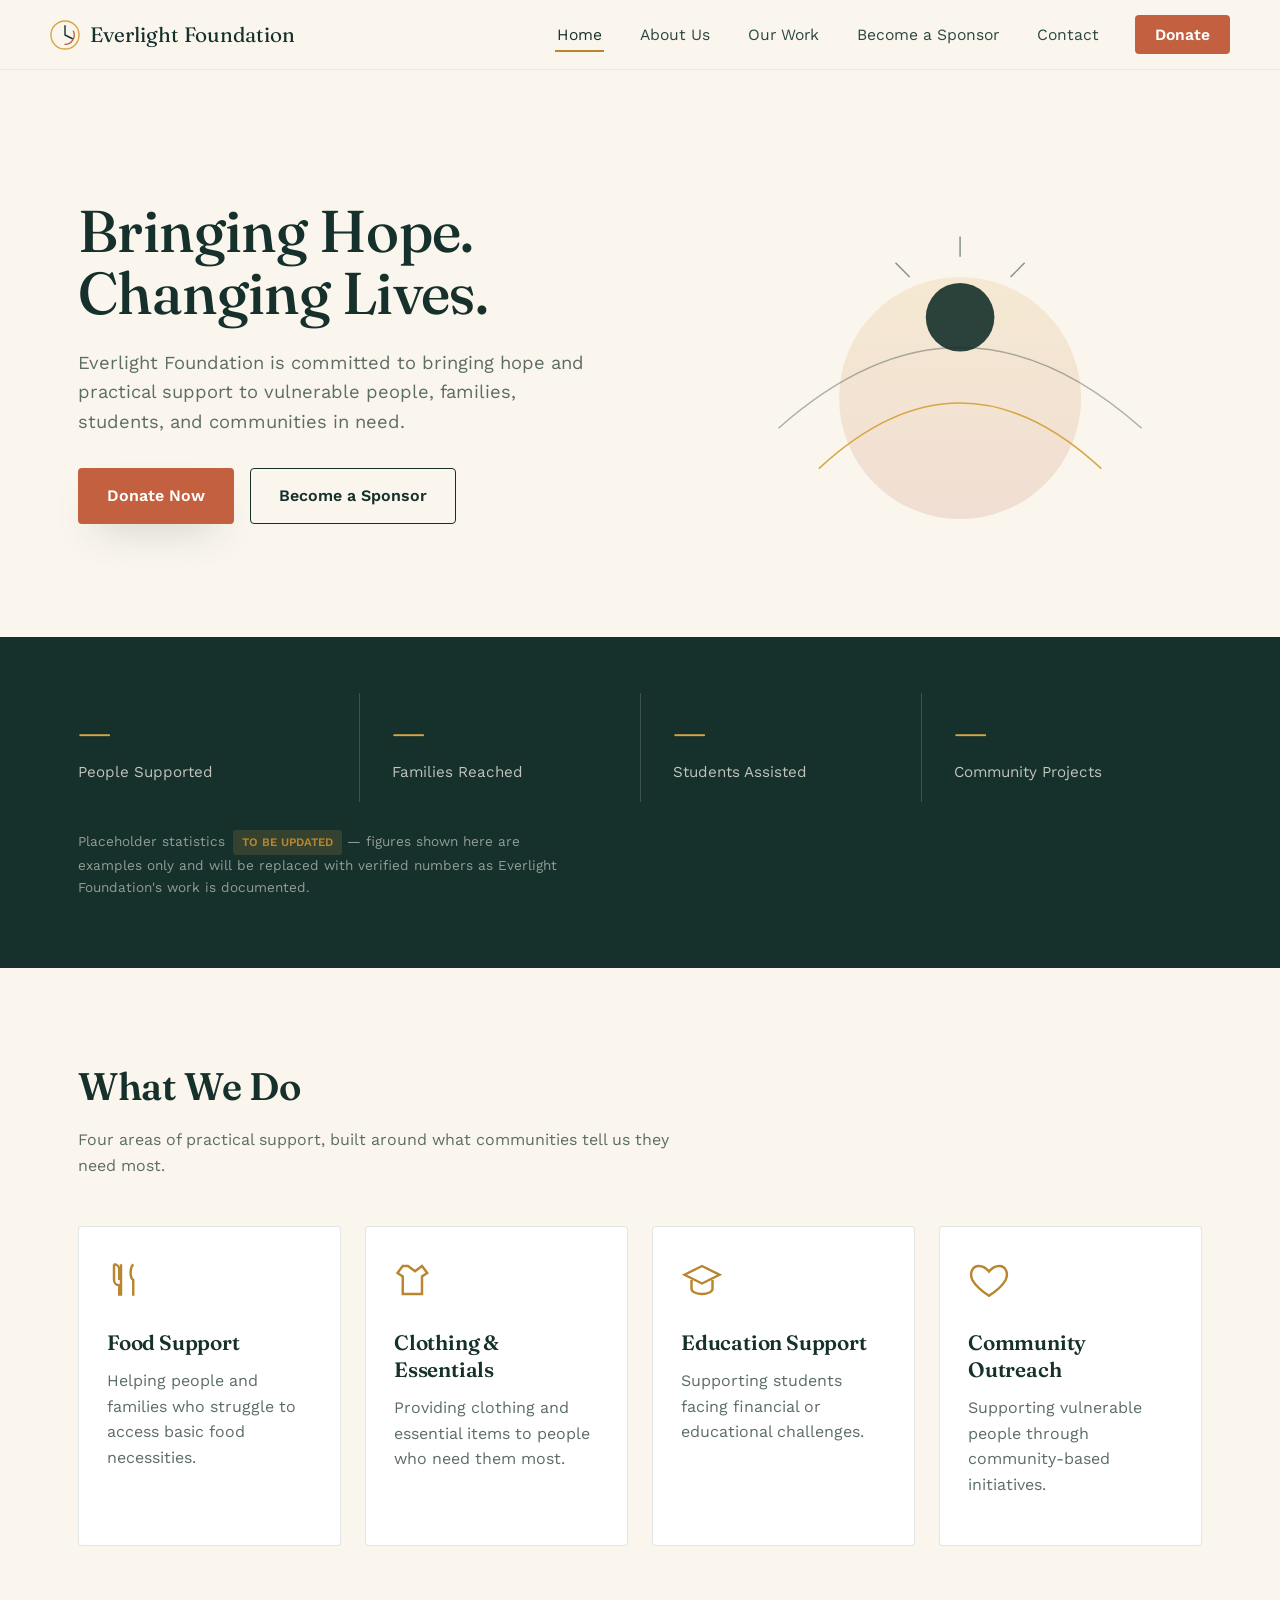
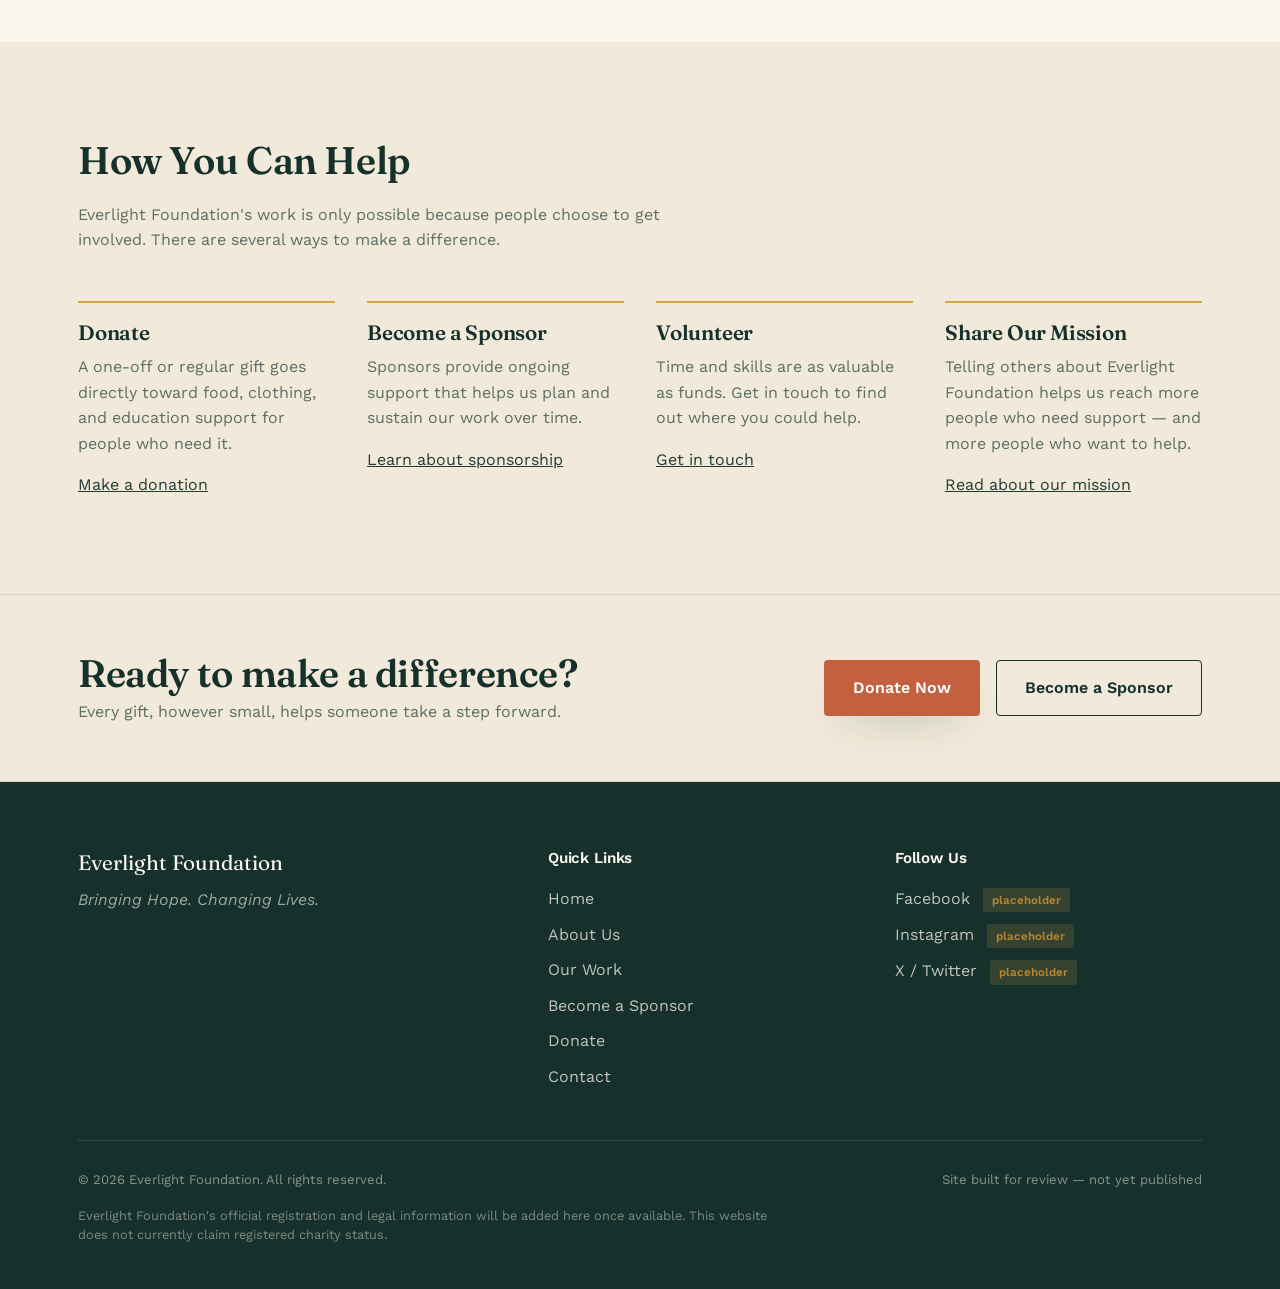
==== index.html @ f3976748 "Update print statement from 'Hello' to 'Goodbye'" ====
<!DOCTYPE html>
<html lang="en">
<head>
<meta charset="UTF-8">
<meta name="viewport" content="width=device-width, initial-scale=1.0">
<title>Everlight Foundation — Bringing Hope. Changing Lives.</title>
<meta name="description" content="Everlight Foundation supports vulnerable people and communities through food support, clothing support, educational assistance, and community outreach.">
<link rel="preconnect" href="https://fonts.googleapis.com">
<link rel="preconnect" href="https://fonts.gstatic.com" crossorigin>
<link href="https://fonts.googleapis.com/css2?family=Fraunces:opsz,wght@9..144,400..600&family=Work+Sans:wght@400;500;600;700&display=swap" rel="stylesheet">
<style>
/* ==========================================================================
   Everlight Foundation — Design System
   Palette: deep teal ink, warm dawn gold, soft paper background
   Type: Fraunces (display serif) + Work Sans (body/UI sans)
   ========================================================================== */

:root {
  --ink: #16302B;
  --ink-soft: #2C463F;
  --paper: #FAF6EE;
  --paper-deep: #F1EADA;
  --card: #FFFFFF;
  --gold: #D9A544;
  --gold-deep: #B9862F;
  --rose: #C2603F;
  --text-main: #223A34;
  --text-muted: #5C6D65;
  --line: rgba(22, 48, 43, 0.12);
  --line-soft: rgba(22, 48, 43, 0.07);
  --shadow: 0 18px 40px -20px rgba(22, 48, 43, 0.35);

  --font-display: "Fraunces", "Iowan Old Style", Georgia, serif;
  --font-body: "Work Sans", "Segoe UI", sans-serif;

  --max-width: 1180px;
  --radius: 4px;
}

* { box-sizing: border-box; }

html { scroll-behavior: smooth; }

@media (prefers-reduced-motion: reduce) {
  html { scroll-behavior: auto; }
  *, *::before, *::after {
    animation-duration: 0.001ms !important;
    animation-iteration-count: 1 !important;
    transition-duration: 0.001ms !important;
  }
}

body {
  margin: 0;
  font-family: var(--font-body);
  color: var(--text-main);
  background: var(--paper);
  line-height: 1.6;
  -webkit-font-smoothing: antialiased;
}

img { max-width: 100%; display: block; }

a { color: inherit; }

h1, h2, h3, h4 {
  font-family: var(--font-display);
  color: var(--ink);
  margin: 0 0 0.5em;
  font-weight: 600;
  letter-spacing: -0.01em;
}

h1 { font-size: clamp(2.4rem, 4.6vw, 3.9rem); line-height: 1.06; font-weight: 500; }
h2 { font-size: clamp(1.8rem, 3vw, 2.5rem); line-height: 1.15; }
h3 { font-size: 1.3rem; line-height: 1.3; }

p { margin: 0 0 1em; color: var(--text-muted); max-width: 62ch; }

.container {
  max-width: var(--max-width);
  margin: 0 auto;
  padding: 0 28px;
}

section { padding: 96px 0; }

@media (max-width: 720px) {
  section { padding: 64px 0; }
}

/* Visually hidden (skip link target labels etc.) */
.visually-hidden {
  position: absolute;
  width: 1px; height: 1px;
  overflow: hidden;
  clip: rect(0 0 0 0);
  white-space: nowrap;
}

.skip-link {
  position: absolute;
  left: -9999px;
  top: 0;
  background: var(--ink);
  color: var(--paper);
  padding: 12px 20px;
  z-index: 1000;
}
.skip-link:focus {
  left: 12px;
  top: 12px;
}

:focus-visible {
  outline: 2px solid var(--gold-deep);
  outline-offset: 3px;
}

/* ---------------------------------- Header / Nav ---------------------------------- */

.site-header {
  position: sticky;
  top: 0;
  z-index: 100;
  background: rgba(250, 246, 238, 0.92);
  backdrop-filter: blur(8px);
  border-bottom: 1px solid var(--line-soft);
}

.nav {
  display: flex;
  align-items: center;
  justify-content: space-between;
  padding: 18px 0;
}

.brand {
  display: flex;
  align-items: center;
  gap: 10px;
  font-family: var(--font-display);
  font-size: 1.3rem;
  color: var(--ink);
  text-decoration: none;
}

.brand-mark {
  width: 30px;
  height: 30px;
  flex: none;
}

.nav-links {
  display: flex;
  align-items: center;
  gap: 34px;
  list-style: none;
  margin: 0;
  padding: 0;
}

.nav-links a {
  text-decoration: none;
  color: var(--ink-soft);
  font-size: 0.98rem;
  padding: 6px 2px;
  border-bottom: 2px solid transparent;
  transition: border-color 0.2s ease, color 0.2s ease;
}

.nav-links a:hover,
.nav-links a:focus-visible {
  color: var(--ink);
  border-bottom-color: var(--gold);
}

.nav-links a[aria-current="page"] {
  color: var(--ink);
  border-bottom-color: var(--gold-deep);
}

.nav-cta {
  background: var(--rose);
  color: #fff !important;
  padding: 10px 20px !important;
  border-radius: var(--radius);
  border-bottom: none !important;
  font-weight: 600;
}

.nav-cta:hover, .nav-cta:focus-visible {
  background: #A94E31;
  border-bottom: none !important;
}

.nav-toggle {
  display: none;
  background: none;
  border: 1px solid var(--line);
  border-radius: var(--radius);
  padding: 8px 10px;
  cursor: pointer;
}

.nav-toggle span,
.nav-toggle span::before,
.nav-toggle span::after {
  display: block;
  width: 20px;
  height: 2px;
  background: var(--ink);
  position: relative;
  transition: transform 0.2s ease;
}
.nav-toggle span::before { content: ""; position: absolute; top: -6px; width: 20px; }
.nav-toggle span::after { content: ""; position: absolute; top: 6px; width: 20px; }

@media (max-width: 860px) {
  .nav-toggle { display: block; }

  .nav-links {
    position: absolute;
    top: 100%;
    left: 0;
    right: 0;
    background: var(--paper);
    flex-direction: column;
    align-items: stretch;
    gap: 0;
    border-bottom: 1px solid var(--line);
    max-height: 0;
    overflow: hidden;
    transition: max-height 0.25s ease;
  }

  .nav-links.is-open {
    max-height: 480px;
  }

  .nav-links li { border-top: 1px solid var(--line-soft); }
  .nav-links a { display: block; padding: 16px 28px; border-bottom: none !important; }
  .nav-cta { margin: 14px 28px; text-align: center; }
}

/* ---------------------------------- Buttons ---------------------------------- */

.btn {
  display: inline-flex;
  align-items: center;
  justify-content: center;
  gap: 8px;
  padding: 14px 28px;
  border-radius: var(--radius);
  text-decoration: none;
  font-weight: 600;
  font-size: 1rem;
  border: 1px solid transparent;
  cursor: pointer;
  font-family: var(--font-body);
  transition: transform 0.15s ease, background 0.2s ease, box-shadow 0.2s ease;
}

.btn:hover { transform: translateY(-1px); }

.btn-primary {
  background: var(--rose);
  color: #fff;
  box-shadow: var(--shadow);
}
.btn-primary:hover { background: #A94E31; }

.btn-secondary {
  background: transparent;
  color: var(--ink);
  border-color: var(--ink);
}
.btn-secondary:hover { background: var(--ink); color: var(--paper); }

.btn-gold {
  background: var(--gold);
  color: var(--ink);
}
.btn-gold:hover { background: var(--gold-deep); }

.btn-block { width: 100%; }

/* ---------------------------------- Hero ---------------------------------- */

.hero {
  position: relative;
  padding: 96px 0 80px;
  overflow: hidden;
}

.hero-grid {
  display: grid;
  grid-template-columns: 1.1fr 0.9fr;
  gap: 48px;
  align-items: center;
}

@media (max-width: 900px) {
  .hero-grid { grid-template-columns: 1fr; }
}

.hero-eyebrow-free h1 { margin-bottom: 0.4em; }

.hero-lede {
  font-size: 1.15rem;
  max-width: 46ch;
  color: var(--text-muted);
}

.hero-actions {
  display: flex;
  gap: 16px;
  flex-wrap: wrap;
  margin-top: 32px;
}

.dawn-mark {
  width: 100%;
  height: auto;
}

/* ---------------------------------- Impact strip ---------------------------------- */

.impact-strip {
  background: var(--ink);
  color: var(--paper);
  padding: 56px 0;
}

.impact-strip p.section-lede { color: rgba(250,246,238,0.7); }

.impact-row {
  display: flex;
  flex-wrap: wrap;
}

.impact-item {
  flex: 1 1 220px;
  padding: 18px 32px;
  border-left: 1px solid rgba(250, 246, 238, 0.18);
}
.impact-item:first-child { border-left: none; padding-left: 0; }

@media (max-width: 720px) {
  .impact-item { border-left: none; border-top: 1px solid rgba(250, 246, 238, 0.18); padding: 20px 0; }
  .impact-item:first-child { border-top: none; }
}

.impact-number {
  font-family: var(--font-display);
  font-size: 2.6rem;
  color: var(--gold);
  line-height: 1;
  display: block;
  margin-bottom: 6px;
}

.impact-label {
  font-size: 0.95rem;
  color: rgba(250, 246, 238, 0.75);
}

.impact-note {
  margin-top: 28px;
  font-size: 0.85rem;
  color: rgba(250, 246, 238, 0.55);
  max-width: 60ch;
}

/* ---------------------------------- Section headings ---------------------------------- */

.section-head {
  max-width: 640px;
  margin-bottom: 48px;
}

.section-head.center {
  margin-left: auto;
  margin-right: auto;
  text-align: center;
}

/* ---------------------------------- Cards ---------------------------------- */

.card-grid {
  display: grid;
  grid-template-columns: repeat(auto-fit, minmax(240px, 1fr));
  gap: 24px;
}

.card {
  background: var(--card);
  border: 1px solid var(--line);
  border-radius: var(--radius);
  padding: 32px 28px;
}

.card h3 { margin-bottom: 12px; }

.card-icon {
  width: 42px;
  height: 42px;
  margin-bottom: 20px;
  color: var(--gold-deep);
}

/* ---------------------------------- How you can help / steps ---------------------------------- */

.help-list {
  display: grid;
  grid-template-columns: repeat(auto-fit, minmax(220px, 1fr));
  gap: 32px;
  list-style: none;
  margin: 0;
  padding: 0;
}

.help-list li {
  border-top: 2px solid var(--gold);
  padding-top: 16px;
}

.help-list h3 { margin-bottom: 8px; }

/* ---------------------------------- Alternating rows (Our Work) ---------------------------------- */

.work-row {
  display: grid;
  grid-template-columns: 1fr 1fr;
  gap: 56px;
  align-items: center;
  padding: 56px 0;
  border-bottom: 1px solid var(--line-soft);
}

.work-row:last-child { border-bottom: none; }

.work-row.reverse .work-media { order: 2; }
.work-row.reverse .work-copy { order: 1; }

@media (max-width: 820px) {
  .work-row, .work-row.reverse { grid-template-columns: 1fr; }
  .work-row.reverse .work-media,
  .work-row.reverse .work-copy { order: unset; }
}

.image-placeholder {
  background: var(--paper-deep);
  border: 1px dashed var(--line);
  border-radius: var(--radius);
  aspect-ratio: 4 / 3;
  display: flex;
  align-items: center;
  justify-content: center;
  text-align: center;
  color: var(--text-muted);
  font-size: 0.9rem;
  padding: 20px;
}

/* ---------------------------------- Forms ---------------------------------- */

.form-card {
  background: var(--card);
  border: 1px solid var(--line);
  border-radius: var(--radius);
  padding: 40px;
}

@media (max-width: 600px) {
  .form-card { padding: 26px; }
}

.form-grid {
  display: grid;
  grid-template-columns: 1fr 1fr;
  gap: 20px;
}

@media (max-width: 640px) {
  .form-grid { grid-template-columns: 1fr; }
}

.field { margin-bottom: 20px; }
.field.full { grid-column: 1 / -1; }

.field label {
  display: block;
  font-weight: 600;
  font-size: 0.92rem;
  color: var(--ink);
  margin-bottom: 6px;
}

.field .hint {
  font-size: 0.82rem;
  color: var(--text-muted);
  margin-top: 4px;
}

input[type="text"],
input[type="email"],
input[type="tel"],
input[type="number"],
select,
textarea {
  width: 100%;
  padding: 12px 14px;
  border: 1px solid var(--line);
  border-radius: var(--radius);
  font-family: var(--font-body);
  font-size: 1rem;
  background: var(--paper);
  color: var(--text-main);
}

input:focus, select:focus, textarea:focus {
  outline: none;
  border-color: var(--gold-deep);
  box-shadow: 0 0 0 3px rgba(217, 165, 68, 0.25);
}

textarea { resize: vertical; min-height: 110px; }

.checkbox-field {
  display: flex;
  align-items: flex-start;
  gap: 10px;
  margin-bottom: 24px;
}

.checkbox-field input { margin-top: 4px; }
.checkbox-field label { font-weight: 400; color: var(--text-muted); font-size: 0.92rem; }

.form-note {
  background: var(--paper-deep);
  border-left: 3px solid var(--gold);
  padding: 14px 18px;
  font-size: 0.88rem;
  color: var(--text-muted);
  border-radius: 0 var(--radius) var(--radius) 0;
  margin-bottom: 28px;
}

.form-status {
  margin-top: 18px;
  font-size: 0.95rem;
  display: none;
}
.form-status.is-visible { display: block; }
.form-status.success { color: #2C6E49; }
.form-status.error { color: #A94E31; }

.required-mark {
  color: var(--rose);
  font-weight: 700;
}

.optional-mark {
  color: var(--text-muted);
  font-weight: 400;
  font-size: 0.82rem;
}

/* Submit button loading state */
.btn-spinner {
  display: none;
  width: 16px;
  height: 16px;
  border: 2px solid rgba(255, 255, 255, 0.4);
  border-top-color: #fff;
  border-radius: 50%;
  animation: btn-spin 0.7s linear infinite;
}

@keyframes btn-spin {
  to { transform: rotate(360deg); }
}

.btn.is-loading .btn-spinner { display: inline-block; }
.btn.is-loading { cursor: not-allowed; opacity: 0.85; }
.btn[disabled] { cursor: not-allowed; opacity: 0.75; }

@media (prefers-reduced-motion: reduce) {
  .btn-spinner { animation: none; }
}

/* Form submission result banner (success / error) */
.form-result {
  display: none;
  align-items: flex-start;
  gap: 10px;
  margin-top: 20px;
  padding: 16px 18px;
  border-radius: var(--radius);
  font-size: 0.92rem;
  line-height: 1.5;
}

.form-result.is-visible { display: flex; }

.form-result svg {
  flex: none;
  width: 20px;
  height: 20px;
  margin-top: 2px;
}

.form-result.success {
  background: rgba(44, 110, 73, 0.1);
  border: 1px solid rgba(44, 110, 73, 0.3);
  color: #2C6E49;
}

.form-result.error {
  background: rgba(169, 78, 49, 0.1);
  border: 1px solid rgba(169, 78, 49, 0.3);
  color: #A94E31;
}

/* ---------------------------------- Donate page ---------------------------------- */

.amount-grid {
  display: grid;
  grid-template-columns: repeat(5, 1fr);
  gap: 14px;
  margin-bottom: 8px;
}

@media (max-width: 720px) {
  .amount-grid { grid-template-columns: repeat(2, 1fr); }
}

.amount-btn {
  padding: 18px 10px;
  border: 1px solid var(--line);
  border-radius: var(--radius);
  background: var(--card);
  font-family: var(--font-display);
  font-size: 1.2rem;
  color: var(--ink);
  cursor: pointer;
  transition: border-color 0.15s ease, background 0.15s ease;
}

.amount-btn:hover { border-color: var(--gold-deep); }

.amount-btn.is-active {
  background: var(--ink);
  color: var(--paper);
  border-color: var(--ink);
}

.custom-amount {
  margin-top: 16px;
}

.crypto-panel {
  background: var(--ink);
  color: var(--paper);
  border-radius: var(--radius);
  padding: 40px;
  margin-top: 20px;
}

@media (max-width: 600px) {
  .crypto-panel { padding: 26px; }
}

.crypto-panel h3 { color: var(--paper); }
.crypto-panel p { color: rgba(250, 246, 238, 0.75); }

.crypto-grid {
  display: grid;
  grid-template-columns: repeat(auto-fit, minmax(230px, 1fr));
  gap: 20px;
  margin-top: 24px;
}

.crypto-card {
  background: rgba(250, 246, 238, 0.06);
  border: 1px solid rgba(250, 246, 238, 0.18);
  border-radius: var(--radius);
  padding: 22px;
}

.crypto-card h4 {
  font-family: var(--font-body);
  color: var(--gold);
  margin: 0 0 10px;
  font-size: 0.95rem;
  font-weight: 700;
}

.qr-placeholder {
  width: 100%;
  aspect-ratio: 1 / 1;
  border: 1px dashed rgba(250, 246, 238, 0.35);
  border-radius: var(--radius);
  display: flex;
  align-items: center;
  justify-content: center;
  font-size: 0.78rem;
  color: rgba(250, 246, 238, 0.6);
  text-align: center;
  margin-bottom: 14px;
  padding: 10px;
}

.wallet-address {
  font-family: monospace;
  font-size: 0.85rem;
  background: rgba(0,0,0,0.2);
  padding: 8px 10px;
  border-radius: var(--radius);
  word-break: break-all;
  color: rgba(250,246,238,0.85);
}

.crypto-warning {
  margin-top: 24px;
  font-size: 0.85rem;
  color: rgba(250, 246, 238, 0.65);
  border-top: 1px solid rgba(250, 246, 238, 0.18);
  padding-top: 20px;
}

.crypto-panel-head {
  display: flex;
  align-items: flex-start;
  gap: 16px;
}

.crypto-shield {
  flex: none;
  width: 34px;
  height: 34px;
  color: var(--gold);
  margin-top: 2px;
}

.crypto-panel-head h3 { margin-bottom: 6px; }

.crypto-card-head {
  display: flex;
  align-items: center;
  gap: 12px;
  margin-bottom: 16px;
}

.crypto-badge {
  flex: none;
  width: 40px;
  height: 40px;
  border-radius: 50%;
  display: flex;
  align-items: center;
  justify-content: center;
  font-family: var(--font-body);
  font-weight: 700;
  font-size: 0.7rem;
  letter-spacing: 0.02em;
  border: 1.5px solid var(--gold);
  color: var(--gold);
  background: rgba(217, 165, 68, 0.1);
}

.crypto-card-head h4 { margin: 0 0 2px; }

.crypto-network {
  display: block;
  font-size: 0.76rem;
  color: rgba(250, 246, 238, 0.55);
}

.crypto-network.needs-confirm {
  color: var(--gold);
}

.wallet-row {
  display: flex;
  gap: 8px;
  align-items: stretch;
}

.wallet-row .wallet-address { flex: 1; }

.copy-btn {
  flex: none;
  background: rgba(250, 246, 238, 0.1);
  border: 1px solid rgba(250, 246, 238, 0.25);
  color: var(--paper);
  border-radius: var(--radius);
  padding: 0 14px;
  font-size: 0.8rem;
  font-weight: 600;
  cursor: pointer;
  font-family: var(--font-body);
  transition: background 0.15s ease, border-color 0.15s ease;
}

.copy-btn:hover { background: rgba(250, 246, 238, 0.18); border-color: rgba(250, 246, 238, 0.4); }

.copy-btn.is-copied {
  background: var(--gold);
  color: var(--ink);
  border-color: var(--gold);
}

.crypto-trust-list {
  list-style: none;
  margin: 24px 0 0;
  padding: 0;
  display: grid;
  gap: 10px;
}

.crypto-trust-list li {
  display: flex;
  align-items: flex-start;
  gap: 10px;
  font-size: 0.85rem;
  color: rgba(250, 246, 238, 0.75);
}

.crypto-trust-list svg {
  flex: none;
  width: 16px;
  height: 16px;
  margin-top: 3px;
  color: var(--gold);
}

/* ---------------------------------- Callout / CTA band ---------------------------------- */

.callout-band {
  background: var(--paper-deep);
  border-top: 1px solid var(--line);
  border-bottom: 1px solid var(--line);
}

.callout-band .container {
  display: flex;
  align-items: center;
  justify-content: space-between;
  gap: 24px;
  flex-wrap: wrap;
  padding-top: 56px;
  padding-bottom: 56px;
}

.callout-band h2 { margin-bottom: 4px; }
.callout-band p { margin-bottom: 0; }

/* ---------------------------------- Values list (About) ---------------------------------- */

.values-grid {
  display: grid;
  grid-template-columns: repeat(auto-fit, minmax(220px, 1fr));
  gap: 28px;
}

.value-item {
  padding-top: 18px;
  border-top: 2px solid var(--line);
}

/* ---------------------------------- Contact ---------------------------------- */

.contact-grid {
  display: grid;
  grid-template-columns: 1.1fr 0.9fr;
  gap: 48px;
}

@media (max-width: 860px) {
  .contact-grid { grid-template-columns: 1fr; }
}

.contact-info-card {
  background: var(--ink);
  color: var(--paper);
  border-radius: var(--radius);
  padding: 36px;
}

.contact-info-card h3 { color: var(--paper); }
.contact-info-card p { color: rgba(250, 246, 238, 0.75); }

.contact-detail {
  margin-bottom: 22px;
}

.contact-detail .label {
  font-size: 0.82rem;
  text-transform: none;
  color: var(--gold);
  display: block;
  margin-bottom: 4px;
  font-weight: 600;
}

.social-row {
  display: flex;
  gap: 12px;
  margin-top: 8px;
}

.social-row a {
  width: 38px;
  height: 38px;
  display: flex;
  align-items: center;
  justify-content: center;
  border: 1px solid rgba(250, 246, 238, 0.3);
  border-radius: var(--radius);
  text-decoration: none;
  color: var(--paper);
  font-size: 0.85rem;
}

.social-row a:hover { background: rgba(250, 246, 238, 0.12); }

/* ---------------------------------- Placeholder tag ---------------------------------- */

.placeholder-tag {
  display: inline-block;
  font-size: 0.72rem;
  font-weight: 600;
  color: var(--gold-deep);
  background: rgba(217, 165, 68, 0.15);
  padding: 3px 9px;
  border-radius: 3px;
  margin-left: 8px;
  vertical-align: middle;
}

/* ---------------------------------- Footer ---------------------------------- */

.site-footer {
  background: var(--ink);
  color: rgba(250, 246, 238, 0.75);
  padding: 64px 0 32px;
}

.footer-grid {
  display: grid;
  grid-template-columns: 1.4fr 1fr 1fr;
  gap: 40px;
  padding-bottom: 40px;
  border-bottom: 1px solid rgba(250, 246, 238, 0.15);
}

@media (max-width: 720px) {
  .footer-grid { grid-template-columns: 1fr; }
}

.footer-brand {
  font-family: var(--font-display);
  color: var(--paper);
  font-size: 1.3rem;
  margin-bottom: 8px;
}

.footer-tagline { color: rgba(250, 246, 238, 0.6); font-style: italic; }

.footer-col h4 {
  color: var(--paper);
  font-family: var(--font-body);
  font-size: 0.95rem;
  margin-bottom: 16px;
}

.footer-col ul { list-style: none; margin: 0; padding: 0; }
.footer-col li { margin-bottom: 10px; }
.footer-col a { text-decoration: none; color: rgba(250, 246, 238, 0.75); }
.footer-col a:hover { color: var(--gold); }

.footer-bottom {
  display: flex;
  justify-content: space-between;
  flex-wrap: wrap;
  gap: 12px;
  padding-top: 28px;
  font-size: 0.82rem;
  color: rgba(250, 246, 238, 0.5);
}

.footer-legal-note {
  max-width: 720px;
  font-size: 0.8rem;
  color: rgba(250, 246, 238, 0.45);
  margin-top: 16px;
  line-height: 1.5;
}

</style>
</head>
<body>
<a class="skip-link" href="#main">Skip to content</a>

<header class="site-header">
  <div class="container nav">
    <a class="brand" href="#home" data-page="home">
      <svg class="brand-mark" viewBox="0 0 32 32" fill="none" aria-hidden="true">
        <circle cx="16" cy="16" r="15" stroke="#D9A544" stroke-width="1.5"/>
        <path d="M16 6 L16 16 L24 20" stroke="#16302B" stroke-width="1.5" stroke-linecap="round" stroke-linejoin="round"/>
        <path d="M16 26a10 10 0 0 0 9-14" stroke="#C2603F" stroke-width="1.5" stroke-linecap="round"/>
      </svg>
      Everlight Foundation
    </a>
    <button class="nav-toggle" aria-label="Toggle navigation menu" aria-expanded="false">
      <span></span>
    </button>
    <ul class="nav-links">
      <li><a href="#home" data-page="home">Home</a></li>
      <li><a href="#about" data-page="about">About Us</a></li>
      <li><a href="#work" data-page="work">Our Work</a></li>
      <li><a href="#sponsor" data-page="sponsor">Become a Sponsor</a></li>
      <li><a href="#contact" data-page="contact">Contact</a></li>
      <li><a class="nav-cta" href="#donate" data-page="donate">Donate</a></li>
    </ul>
  </div>
</header>

<main id="main">

<div id="page-home" class="page">


  <!-- HERO -->
  <section class="hero">
    <div class="container hero-grid">
      <div class="hero-eyebrow-free">
        <h1>Bringing Hope.<br>Changing Lives.</h1>
        <p class="hero-lede">Everlight Foundation is committed to bringing hope and practical support to vulnerable people, families, students, and communities in need.</p>
        <div class="hero-actions">
          <a href="#donate" class="btn btn-primary">Donate Now</a>
          <a href="#sponsor" class="btn btn-secondary">Become a Sponsor</a>
        </div>
      </div>
      <div>
        <svg class="dawn-mark" viewBox="0 0 480 380" fill="none" aria-hidden="true">
          <defs>
            <linearGradient id="dawnGrad" x1="0" y1="0" x2="0" y2="1">
              <stop offset="0%" stop-color="#D9A544"/>
              <stop offset="100%" stop-color="#C2603F"/>
            </linearGradient>
          </defs>
          <circle cx="240" cy="230" r="120" fill="url(#dawnGrad)" opacity="0.16"/>
          <path d="M60 260 Q240 100 420 260" stroke="#16302B" stroke-width="1.5" fill="none" opacity="0.35"/>
          <path d="M100 300 Q240 170 380 300" stroke="#D9A544" stroke-width="1.5" fill="none"/>
          <circle cx="240" cy="150" r="34" fill="#16302B" opacity="0.9"/>
          <g opacity="0.5" stroke="#16302B" stroke-width="1.5">
            <line x1="240" y1="90" x2="240" y2="70"/>
            <line x1="290" y1="110" x2="304" y2="96"/>
            <line x1="190" y1="110" x2="176" y2="96"/>
          </g>
        </svg>
      </div>
    </div>
  </section>

  <!-- IMPACT STRIP -->
  <section class="impact-strip" aria-labelledby="impact-heading">
    <div class="container">
      <h2 id="impact-heading" class="visually-hidden">Our impact so far</h2>
      <div class="impact-row">
        <div class="impact-item">
          <span class="impact-number">—</span>
          <span class="impact-label">People Supported</span>
        </div>
        <div class="impact-item">
          <span class="impact-number">—</span>
          <span class="impact-label">Families Reached</span>
        </div>
        <div class="impact-item">
          <span class="impact-number">—</span>
          <span class="impact-label">Students Assisted</span>
        </div>
        <div class="impact-item">
          <span class="impact-number">—</span>
          <span class="impact-label">Community Projects</span>
        </div>
      </div>
      <p class="impact-note">Placeholder statistics<span class="placeholder-tag">TO BE UPDATED</span> — figures shown here are examples only and will be replaced with verified numbers as Everlight Foundation's work is documented.</p>
    </div>
  </section>

  <!-- WHAT WE DO -->
  <section aria-labelledby="what-we-do-heading">
    <div class="container">
      <div class="section-head">
        <h2 id="what-we-do-heading">What We Do</h2>
        <p>Four areas of practical support, built around what communities tell us they need most.</p>
      </div>
      <div class="card-grid">
        <div class="card">
          <svg class="card-icon" viewBox="0 0 24 24" fill="none" stroke="currentColor" stroke-width="1.4"><path d="M4 3v9a3 3 0 0 0 3 3v6M4 3a3 3 0 0 1 3 3v6M8 3v18M15 3c-2 2-2 8 0 9v9"/></svg>
          <h3>Food Support</h3>
          <p>Helping people and families who struggle to access basic food necessities.</p>
        </div>
        <div class="card">
          <svg class="card-icon" viewBox="0 0 24 24" fill="none" stroke="currentColor" stroke-width="1.4"><path d="M8 4l4 3 4-3 3 4-3 2v10H5V10L2 8l3-4z"/></svg>
          <h3>Clothing &amp; Essentials</h3>
          <p>Providing clothing and essential items to people who need them most.</p>
        </div>
        <div class="card">
          <svg class="card-icon" viewBox="0 0 24 24" fill="none" stroke="currentColor" stroke-width="1.4"><path d="M2 9l10-5 10 5-10 5-10-5zM6 12v5c0 1.7 2.7 3 6 3s6-1.3 6-3v-5"/></svg>
          <h3>Education Support</h3>
          <p>Supporting students facing financial or educational challenges.</p>
        </div>
        <div class="card">
          <svg class="card-icon" viewBox="0 0 24 24" fill="none" stroke="currentColor" stroke-width="1.4"><path d="M12 21s-7-4.5-9.5-9C.7 8.2 2.4 4 6.2 4 8.6 4 10.6 5.4 12 7.2 13.4 5.4 15.4 4 17.8 4c3.8 0 5.5 4.2 3.7 8-2.5 4.5-9.5 9-9.5 9z"/></svg>
          <h3>Community Outreach</h3>
          <p>Supporting vulnerable people through community-based initiatives.</p>
        </div>
      </div>
    </div>
  </section>

  <!-- HOW YOU CAN HELP -->
  <section style="background: var(--paper-deep);" aria-labelledby="help-heading">
    <div class="container">
      <div class="section-head">
        <h2 id="help-heading">How You Can Help</h2>
        <p>Everlight Foundation's work is only possible because people choose to get involved. There are several ways to make a difference.</p>
      </div>
      <ul class="help-list">
        <li>
          <h3>Donate</h3>
          <p>A one-off or regular gift goes directly toward food, clothing, and education support for people who need it.</p>
          <a href="#donate">Make a donation</a>
        </li>
        <li>
          <h3>Become a Sponsor</h3>
          <p>Sponsors provide ongoing support that helps us plan and sustain our work over time.</p>
          <a href="#sponsor">Learn about sponsorship</a>
        </li>
        <li>
          <h3>Volunteer</h3>
          <p>Time and skills are as valuable as funds. Get in touch to find out where you could help.</p>
          <a href="#contact">Get in touch</a>
        </li>
        <li>
          <h3>Share Our Mission</h3>
          <p>Telling others about Everlight Foundation helps us reach more people who need support — and more people who want to help.</p>
          <a href="#about">Read about our mission</a>
        </li>
      </ul>
    </div>
  </section>

  <!-- CALLOUT -->
  <section class="callout-band" style="padding: 0;">
    <div class="container">
      <div>
        <h2>Ready to make a difference?</h2>
        <p>Every gift, however small, helps someone take a step forward.</p>
      </div>
      <div class="hero-actions" style="margin-top:0;">
        <a href="#donate" class="btn btn-primary">Donate Now</a>
        <a href="#sponsor" class="btn btn-secondary">Become a Sponsor</a>
      </div>
    </div>
  </section>


</div>

<div id="page-about" class="page" hidden>


  <section style="padding-bottom: 48px;">
    <div class="container">
      <div class="section-head">
        <h1 style="font-size: clamp(2.2rem, 4vw, 3rem);">About Everlight Foundation</h1>
        <p class="hero-lede">A closer look at who we are, why we exist, and the principles that guide our work.</p>
      </div>
    </div>
  </section>

  <section style="padding-top: 0;">
    <div class="container">
      <div class="work-row" style="border-bottom:none; padding-top:0;">
        <div class="work-copy">
          <h2>Who We Are</h2>
          <p>Everlight Foundation is a community-support initiative focused on helping vulnerable people and communities meet essential needs — from food and clothing to education and everyday support.</p>
          <p>We work alongside the people we support, not at a distance from them, aiming to build practical, dignified help rather than one-off gestures.</p>
          <p style="font-size: 0.85rem;"><em>Specific organisational history, founders, and trustee information will be added here once finalised. Nothing on this page should be read as an official legal statement about Everlight Foundation's status.</em></p>
        </div>
        <div class="work-media">
          <div class="image-placeholder">Image placeholder<br>— team or community photo to be added</div>
        </div>
      </div>
    </div>
  </section>

  <section style="background: var(--paper-deep); padding-top: 72px;">
    <div class="container">
      <div class="card-grid" style="grid-template-columns: repeat(auto-fit, minmax(260px,1fr));">
        <div class="card">
          <h3>Our Mission</h3>
          <p>To provide practical, reliable support — food, clothing, education, and community assistance — to people and families facing hardship, wherever we are able to help.</p>
        </div>
        <div class="card">
          <h3>Our Vision</h3>
          <p>A world where no one is left without the basic support they need to live with dignity, and where communities are equipped to support one another.</p>
        </div>
        <div class="card">
          <h3>Our Values</h3>
          <p>Compassion, integrity, and accountability guide every decision we make, from how we support individuals to how we handle every gift we receive.</p>
        </div>
      </div>
    </div>
  </section>

  <section aria-labelledby="values-heading">
    <div class="container">
      <div class="section-head">
        <h2 id="values-heading">What Guides Our Work</h2>
      </div>
      <div class="values-grid">
        <div class="value-item">
          <h3>Compassion</h3>
          <p>We see the people behind every request for help, and respond with empathy rather than judgment.</p>
        </div>
        <div class="value-item">
          <h3>Integrity</h3>
          <p>We aim to be honest and transparent about what we do, what we don't yet do, and how support is used.</p>
        </div>
        <div class="value-item">
          <h3>Community</h3>
          <p>Lasting change happens with communities, not to them — we listen first and build support around real needs.</p>
        </div>
        <div class="value-item">
          <h3>Accountability</h3>
          <p>We take seriously the trust placed in us by donors, sponsors, and the people we support.</p>
        </div>
      </div>
    </div>
  </section>

  <section class="callout-band" style="padding: 0;">
    <div class="container">
      <div>
        <h2>Want to be part of this?</h2>
        <p>See how your support translates into real help on the ground.</p>
      </div>
      <div class="hero-actions" style="margin-top:0;">
        <a href="#work" class="btn btn-secondary">See Our Work</a>
        <a href="#sponsor" class="btn btn-primary">Become a Sponsor</a>
      </div>
    </div>
  </section>


</div>

<div id="page-work" class="page" hidden>


  <section style="padding-bottom: 24px;">
    <div class="container">
      <div class="section-head">
        <h1 style="font-size: clamp(2.2rem, 4vw, 3rem);">Our Work</h1>
        <p class="hero-lede">Four connected areas of support, each responding to a different everyday need.</p>
      </div>
    </div>
  </section>

  <section style="padding-top: 0;">
    <div class="container">

      <div class="work-row">
        <div class="work-copy">
          <h2>Food Support</h2>
          <p>Helping people and families who struggle to access basic food necessities. This includes practical, dignified support aimed at closing the gap between what a household has and what it needs to get through the week.</p>
        </div>
        <div class="work-media">
          <div class="image-placeholder">Image placeholder<br>— food support project photo to be added</div>
        </div>
      </div>

      <div class="work-row reverse">
        <div class="work-copy">
          <h2>Education Support</h2>
          <p>Supporting students facing financial or educational challenges, so that a lack of resources doesn't have to mean a lack of opportunity.</p>
        </div>
        <div class="work-media">
          <div class="image-placeholder">Image placeholder<br>— education support photo to be added</div>
        </div>
      </div>

      <div class="work-row">
        <div class="work-copy">
          <h2>Clothing &amp; Essentials</h2>
          <p>Providing clothing and essential items to people who need them, particularly during seasonal changes or times of sudden hardship.</p>
        </div>
        <div class="work-media">
          <div class="image-placeholder">Image placeholder<br>— clothing &amp; essentials photo to be added</div>
        </div>
      </div>

      <div class="work-row reverse">
        <div class="work-copy">
          <h2>Community Outreach</h2>
          <p>Supporting vulnerable people through community-based initiatives — working with local networks to reach people who might otherwise be missed.</p>
        </div>
        <div class="work-media">
          <div class="image-placeholder">Image placeholder<br>— community outreach photo to be added</div>
        </div>
      </div>

    </div>
  </section>

  <section class="callout-band" style="padding: 0;">
    <div class="container">
      <div>
        <h2>Help us do more of this</h2>
        <p>Your support directly funds the work described above.</p>
      </div>
      <div class="hero-actions" style="margin-top:0;">
        <a href="#donate" class="btn btn-primary">Donate Now</a>
        <a href="#sponsor" class="btn btn-secondary">Become a Sponsor</a>
      </div>
    </div>
  </section>


</div>

<div id="page-sponsor" class="page" hidden>


  <section style="padding-bottom: 24px;">
    <div class="container">
      <div class="section-head">
        <h1 style="font-size: clamp(2.2rem, 4vw, 3rem);">Become a Sponsor</h1>
        <p class="hero-lede">Sponsors provide the ongoing support that helps Everlight Foundation plan ahead and sustain its work. Tell us a little about how you'd like to help.</p>
      </div>
    </div>
  </section>

  <section style="padding-top: 0;">
    <div class="container" style="max-width: 780px;">
      <div class="form-card">

        <div class="form-note">
          Complete the form below and it will be submitted directly and securely to Everlight Foundation. Fields marked <span class="required-mark">*</span> are required.
        </div>

        <form id="sponsor-form" novalidate>
          <div class="form-grid">
            <div class="field full">
              <label for="sponsor-name">Full Name <span class="required-mark" aria-hidden="true">*</span></label>
              <input type="text" id="sponsor-name" name="fullName" autocomplete="name" required aria-required="true">
            </div>

            <div class="field">
              <label for="sponsor-email">Email Address <span class="required-mark" aria-hidden="true">*</span></label>
              <input type="email" id="sponsor-email" name="email" autocomplete="email" required aria-required="true">
            </div>

            <div class="field">
              <label for="sponsor-phone">Phone Number <span class="optional-mark">(optional)</span></label>
              <input type="tel" id="sponsor-phone" name="phone" autocomplete="tel">
            </div>

            <div class="field full">
              <label for="sponsor-country">Country <span class="required-mark" aria-hidden="true">*</span></label>
              <input type="text" id="sponsor-country" name="country" autocomplete="country-name" required aria-required="true">
            </div>

            <div class="field full">
              <label for="sponsor-support">Why would you like to support Everlight Foundation, and how much or what kind of support would you like to provide? <span class="required-mark" aria-hidden="true">*</span></label>
              <textarea id="sponsor-support" name="support" required aria-required="true"></textarea>
            </div>

            <div class="field full">
              <label for="sponsor-message">Kind words for the people we support <span class="optional-mark">(optional)</span></label>
              <textarea id="sponsor-message" name="message"></textarea>
            </div>
          </div>

          <div class="checkbox-field">
            <input type="checkbox" id="sponsor-consent" name="consent" required aria-required="true">
            <label for="sponsor-consent">I agree to be contacted by Everlight Foundation regarding my support.</label>
          </div>

          <button type="submit" class="btn btn-primary btn-block" id="sponsor-submit-btn">
            <span class="btn-spinner" aria-hidden="true"></span>
            <span class="btn-label">Become a Sponsor</span>
          </button>

          <div id="sponsor-result" class="form-result" role="status" aria-live="polite"></div>
        </form>
      </div>
    </div>
  </section>


</div>

<div id="page-donate" class="page" hidden>


  <section style="padding-bottom: 24px;">
    <div class="container">
      <div class="section-head">
        <h1 style="font-size: clamp(2.2rem, 4vw, 3rem);">Donate</h1>
        <p class="hero-lede">Your support can help us provide food, clothing, educational assistance and other essential support to people in need.</p>
      </div>
    </div>
  </section>

  <section style="padding-top: 0;">
    <div class="container" style="max-width: 780px;">
      <div class="form-card">
        <h3 style="margin-bottom: 18px;">Choose an amount</h3>

        <div class="form-note">
          This page demonstrates the donation flow and layout only. No payment provider is connected yet, so no card or bank details are collected here. See the README for how to connect a real, secure payment processor (e.g. Stripe, GoCardless, PayPal Giving) before publishing.
        </div>

        <div class="amount-grid" role="group" aria-label="Choose a donation amount">
          <button type="button" class="amount-btn">£10</button>
          <button type="button" class="amount-btn">£25</button>
          <button type="button" class="amount-btn">£50</button>
          <button type="button" class="amount-btn">£100</button>
          <button type="button" class="amount-btn">Other</button>
        </div>

        <div class="custom-amount field">
          <label for="custom-amount">Custom amount (£)</label>
          <input type="number" id="custom-amount" name="customAmount" min="1" step="1" placeholder="Enter an amount">
        </div>

        <button type="button" class="btn btn-primary btn-block" style="margin-top: 8px;">Continue to Donate <span class="placeholder-tag">payment provider not yet connected</span></button>
      </div>
    </div>
  </section>

  <section style="padding-top: 0;">
    <div class="container" style="max-width: 780px;">
<div class="crypto-panel">
        <div class="crypto-panel-head">
          <svg class="crypto-shield" viewBox="0 0 24 24" fill="none" stroke="currentColor" stroke-width="1.4" aria-hidden="true"><path d="M12 3l7 3v5c0 4.6-3 8.4-7 10-4-1.6-7-5.4-7-10V6l7-3z"/><path d="M9 12l2 2 4-4"/></svg>
          <div>
            <h3>Donate with Cryptocurrency</h3>
            <p>Everlight Foundation accepts cryptocurrency donations at the verified addresses below. Please double-check the address and network before sending.</p>
          </div>
        </div>

        <div class="crypto-grid">
          <div class="crypto-card">
            <div class="crypto-card-head">
              <span class="crypto-badge" aria-hidden="true">BTC</span>
              <div>
                <h4>Bitcoin</h4>
                <span class="crypto-network">Network: Bitcoin</span>
              </div>
            </div>
            <div class="qr-placeholder">QR code<br>to be added</div>
            <div class="wallet-row">
              <div class="wallet-address" id="btc-address">12H8gtx2khMyoyoCpNSaGxBc7EmyMVxddF</div>
              <button type="button" class="copy-btn" data-copy-target="btc-address" aria-label="Copy Bitcoin wallet address">Copy Address</button>
            </div>
          </div>

          <div class="crypto-card">
            <div class="crypto-card-head">
              <span class="crypto-badge" aria-hidden="true">ETH</span>
              <div>
                <h4>Ethereum</h4>
                <span class="crypto-network">Network: Ethereum (ERC-20)</span>
              </div>
            </div>
            <div class="qr-placeholder">QR code<br>to be added</div>
            <div class="wallet-row">
              <div class="wallet-address" id="eth-address">0xaf3f88242dbe503f8517041a234d80aaafbf9939</div>
              <button type="button" class="copy-btn" data-copy-target="eth-address" aria-label="Copy Ethereum wallet address">Copy Address</button>
            </div>
          </div>

          <div class="crypto-card">
            <div class="crypto-card-head">
              <span class="crypto-badge" aria-hidden="true">USDT</span>
              <div>
                <h4>USDT (Tether)</h4>
                <span class="crypto-network">Network: TRON (TRC-20)</span>
              </div>
            </div>
            <div class="qr-placeholder">QR code<br>to be added</div>
            <div class="wallet-row">
              <div class="wallet-address" id="usdt-address">TJehPqEtp7xAGQbp8ekVsuS8Hxd9CFudQg</div>
              <button type="button" class="copy-btn" data-copy-target="usdt-address" aria-label="Copy USDT wallet address">Copy Address</button>
            </div>
          </div>
        </div>

        <ul class="crypto-trust-list">
          <li>
            <svg viewBox="0 0 24 24" fill="none" stroke="currentColor" stroke-width="2" aria-hidden="true"><path d="M5 12l4 4 10-10"/></svg>
            <span>These addresses belong to Everlight Foundation and are published here for direct donations.</span>
          </li>
          <li>
            <svg viewBox="0 0 24 24" fill="none" stroke="currentColor" stroke-width="2" aria-hidden="true"><path d="M5 12l4 4 10-10"/></svg>
            <span>Everlight Foundation will never ask you to send a donation via email, social media, or direct message.</span>
          </li>
          <li>
            <svg viewBox="0 0 24 24" fill="none" stroke="currentColor" stroke-width="2" aria-hidden="true"><path d="M5 12l4 4 10-10"/></svg>
            <span>USDT is sent on the TRON (TRC-20) network only — sending via another network to this address may result in loss of funds.</span>
          </li>
        </ul>

        <p class="crypto-warning">Always double-check the cryptocurrency and network before sending funds. Sending the wrong asset or using the wrong network may result in permanent loss of funds. Cryptocurrency donations cannot be reversed or refunded once sent.</p>
      </div>
    </div>
  </section>

  <section class="callout-band" style="padding: 0;">
    <div class="container">
      <div>
        <h2>Prefer to give another way?</h2>
        <p>Sponsorship offers a way to give ongoing support.</p>
      </div>
      <div class="hero-actions" style="margin-top:0;">
        <a href="#sponsor" class="btn btn-secondary">Become a Sponsor</a>
        <a href="#contact" class="btn btn-primary">Contact Us</a>
      </div>
    </div>
  </section>


</div>

<div id="page-contact" class="page" hidden>


  <section style="padding-bottom: 24px;">
    <div class="container">
      <div class="section-head">
        <h1 style="font-size: clamp(2.2rem, 4vw, 3rem);">Contact Us</h1>
        <p class="hero-lede">Questions about our work, sponsorship, volunteering, or donations? We'd like to hear from you.</p>
      </div>
    </div>
  </section>

  <section style="padding-top: 0;">
    <div class="container contact-grid">

      <div class="form-card">
        <div class="form-note">
          This form currently only validates and displays a confirmation on this page — it is not yet connected to an email service or database. See the README for how to connect one.
        </div>
        <form id="contact-form" novalidate>
          <div class="field">
            <label for="contact-name">Full Name</label>
            <input type="text" id="contact-name" name="fullName" autocomplete="name" required>
          </div>
          <div class="field">
            <label for="contact-email">Email Address</label>
            <input type="email" id="contact-email" name="email" autocomplete="email" required>
          </div>
          <div class="field">
            <label for="contact-subject">Subject</label>
            <input type="text" id="contact-subject" name="subject" required>
          </div>
          <div class="field">
            <label for="contact-message">Message</label>
            <textarea id="contact-message" name="message" required></textarea>
          </div>
          <button type="submit" class="btn btn-primary btn-block">Send Message</button>
          <p id="contact-status" class="form-status" role="status"></p>
        </form>
      </div>

      <div class="contact-info-card">
        <h3>Other Ways to Reach Us</h3>
        <div class="contact-detail">
          <span class="label">Email</span>
          <span>contact@everlightfoundation.org <span class="placeholder-tag">placeholder</span></span>
        </div>
        <div class="contact-detail">
          <span class="label">Location</span>
          <span>Location details to be added <span class="placeholder-tag">placeholder</span></span>
        </div>
        <div class="contact-detail">
          <span class="label">Social Media</span>
          <div class="social-row">
            <a href="#" aria-label="Facebook (placeholder)">FB</a>
            <a href="#" aria-label="Instagram (placeholder)">IG</a>
            <a href="#" aria-label="X / Twitter (placeholder)">X</a>
          </div>
        </div>
        <p style="font-size: 0.82rem; margin-top: 24px;">A physical address will only be published here once confirmed and appropriate to share.</p>
      </div>

    </div>
  </section>


</div>

</main>

<footer class="site-footer">
  <div class="container">
    <div class="footer-grid">
      <div>
        <div class="footer-brand">Everlight Foundation</div>
        <p class="footer-tagline">Bringing Hope. Changing Lives.</p>
      </div>
      <div class="footer-col">
        <h4>Quick Links</h4>
        <ul>
          <li><a href="#home">Home</a></li>
          <li><a href="#about">About Us</a></li>
          <li><a href="#work">Our Work</a></li>
          <li><a href="#sponsor">Become a Sponsor</a></li>
          <li><a href="#donate">Donate</a></li>
          <li><a href="#contact">Contact</a></li>
        </ul>
      </div>
      <div class="footer-col">
        <h4>Follow Us</h4>
        <ul>
          <li><a href="#">Facebook <span class="placeholder-tag">placeholder</span></a></li>
          <li><a href="#">Instagram <span class="placeholder-tag">placeholder</span></a></li>
          <li><a href="#">X / Twitter <span class="placeholder-tag">placeholder</span></a></li>
        </ul>
      </div>
    </div>
    <div class="footer-bottom">
      <span>&copy; <span id="current-year">2026</span> Everlight Foundation. All rights reserved.</span>
      <span>Site built for review — not yet published</span>
    </div>
    <p class="footer-legal-note">Everlight Foundation's official registration and legal information will be added here once available. This website does not currently claim registered charity status.</p>
  </div>
</footer>

<script>
// Everlight Foundation — shared front-end behaviour
// No secrets, keys, or credentials belong in this file.

document.addEventListener('DOMContentLoaded', function () {

  /* Mobile nav toggle */
  var toggle = document.querySelector('.nav-toggle');
  var links = document.querySelector('.nav-links');
  if (toggle && links) {
    toggle.addEventListener('click', function () {
      var isOpen = links.classList.toggle('is-open');
      toggle.setAttribute('aria-expanded', isOpen ? 'true' : 'false');
    });
  }

  /* Donation amount selector (Donate page) */
  var amountButtons = document.querySelectorAll('.amount-btn');
  var customAmountInput = document.getElementById('custom-amount');
  if (amountButtons.length) {
    amountButtons.forEach(function (btn) {
      btn.addEventListener('click', function () {
        amountButtons.forEach(function (b) { b.classList.remove('is-active'); });
        btn.classList.add('is-active');
        if (customAmountInput) customAmountInput.value = '';
      });
    });
  }
  if (customAmountInput) {
    customAmountInput.addEventListener('input', function () {
      if (customAmountInput.value) {
        amountButtons.forEach(function (b) { b.classList.remove('is-active'); });
      }
    });
  }

  /*
   * Form submission handling.
   *
   * IMPORTANT: There is no backend connected yet. These handlers only
   * validate the form in the browser and show a confirmation message —
   * nothing is sent, stored, or emailed anywhere. This is intentional
   * for this first version. See README.md for how to connect a real,
   * secure backend (form service or database) so submissions are
   * actually captured.
   */
  function wireFormStub(formId, statusId, successMessage) {
    var form = document.getElementById(formId);
    var status = document.getElementById(statusId);
    if (!form || !status) return;

    form.addEventListener('submit', function (e) {
      e.preventDefault();

      if (!form.checkValidity()) {
        form.reportValidity();
        return;
      }

      // Placeholder behaviour only — replace with a real API call once
      // a secure backend endpoint exists. Example:
      //
      // fetch('/api/sponsor', {
      //   method: 'POST',
      //   headers: { 'Content-Type': 'application/json' },
      //   body: JSON.stringify(Object.fromEntries(new FormData(form)))
      // });

      status.textContent = successMessage;
      status.classList.remove('error');
      status.classList.add('success', 'is-visible');
      form.reset();
      amountButtons.forEach(function (b) { b.classList.remove('is-active'); });
    });
  }

  /*
   * Sponsor Registration form — connects directly to the Everlight
   * Foundation Google Apps Script Web App, which appends each
   * submission as a new row in the linked Google Sheet.
   *
   * Note on the request format: Google Apps Script Web Apps generally
   * only handle "simple" cross-origin requests without extra CORS
   * configuration. Sending the body with Content-Type: text/plain
   * (instead of application/json) avoids a CORS preflight request
   * that Apps Script doesn't handle by default — the Apps Script side
   * still receives the exact same JSON text and parses it normally
   * with JSON.parse(e.postData.contents).
   */
  var SPONSOR_ENDPOINT = 'https://script.google.com/macros/s/AKfycbzHXsY2_EnCaEHCvDaGPhfCeNsXh6F50-9pAmuPH9IaWj08f-UJ72s9wnbh_jReYbxU/exec';

  function wireSponsorForm() {
    var form = document.getElementById('sponsor-form');
    var resultEl = document.getElementById('sponsor-result');
    var submitBtn = document.getElementById('sponsor-submit-btn');
    if (!form || !resultEl || !submitBtn) return;

    function setLoading(isLoading) {
      submitBtn.disabled = isLoading;
      submitBtn.classList.toggle('is-loading', isLoading);
      submitBtn.setAttribute('aria-busy', isLoading ? 'true' : 'false');
    }

    function showResult(type, text) {
      resultEl.textContent = text;
      resultEl.className = 'form-result is-visible ' + type;
    }

    function hideResult() {
      resultEl.className = 'form-result';
      resultEl.textContent = '';
    }

    form.addEventListener('submit', function (e) {
      e.preventDefault();

      if (!form.checkValidity()) {
        form.reportValidity();
        return;
      }

      var payload = {
        fullName: form.fullName.value.trim(),
        email: form.email.value.trim(),
        phone: form.phone.value.trim(),
        country: form.country.value.trim(),
        support: form.support.value.trim(),
        message: form.message.value.trim()
      };

      hideResult();
      setLoading(true);

      /*
       * The Apps Script Web App doesn't return an Access-Control-Allow-Origin
       * header on its response, so a normal (CORS) fetch can send the
       * request but the browser blocks JavaScript from reading anything
       * back — that's the exact failure confirmed during testing ("No
       * 'Access-Control-Allow-Origin' header is present"). This is a
       * response-reading restriction, not a delivery restriction: the
       * POST request itself still reaches the server.
       *
       * mode: 'no-cors' tells the browser we don't need to read the
       * response, which avoids the block and lets the request go through.
       * The tradeoff (a browser security restriction, not something this
       * page's code can work around) is that we get back an opaque
       * response with no readable status or body — so this code can only
       * confirm the request was sent without a network error, not that
       * Apps Script successfully wrote the row to the Sheet. Getting a
       * true read-confirmation would require the Apps Script itself to
       * return an Access-Control-Allow-Origin header, which is a
       * server-side change outside this file.
       */
      fetch(SPONSOR_ENDPOINT, {
        method: 'POST',
        mode: 'no-cors',
        headers: { 'Content-Type': 'text/plain;charset=utf-8' },
        body: JSON.stringify(payload)
      })
        .then(function () {
          showResult('success', 'Thank you — your sponsorship registration has been submitted to Everlight Foundation.');
          form.reset();
        })
        .catch(function () {
          showResult('error', 'Something went wrong and your registration could not be submitted. Please check your connection and try again, or contact us directly.');
        })
        .finally(function () {
          setLoading(false);
        });
    });
  }

  wireSponsorForm();
  wireFormStub('contact-form', 'contact-status', 'Thank you for reaching out. (This form is not yet connected to a backend — see README.md.)');

  /* Footer year */
  var yearEl = document.getElementById('current-year');
  if (yearEl) yearEl.textContent = new Date().getFullYear();

  /*
   * Crypto wallet address copy buttons (Donate page).
   * Copies whatever text currently sits in the wallet address box —
   * right now that's a placeholder, but this becomes fully functional
   * the moment a real address replaces the placeholder text.
   */
  var copyButtons = document.querySelectorAll('.copy-btn[data-copy-target]');
  copyButtons.forEach(function (btn) {
    btn.addEventListener('click', function () {
      var targetEl = document.getElementById(btn.getAttribute('data-copy-target'));
      if (!targetEl) return;
      var text = targetEl.textContent.trim();

      function showCopied() {
        var original = btn.textContent;
        btn.textContent = 'Copied';
        btn.classList.add('is-copied');
        setTimeout(function () {
          btn.textContent = original;
          btn.classList.remove('is-copied');
        }, 1600);
      }

      if (navigator.clipboard && navigator.clipboard.writeText) {
        navigator.clipboard.writeText(text).then(showCopied).catch(function () {});
      } else {
        var temp = document.createElement('textarea');
        temp.value = text;
        temp.style.position = 'fixed';
        temp.style.opacity = '0';
        document.body.appendChild(temp);
        temp.select();
        try { document.execCommand('copy'); showCopied(); } catch (err) {}
        document.body.removeChild(temp);
      }
    });
  });

});


/* --- Single-file SPA routing (added for the standalone build) --- */
(function () {
  var pageIds = ['home', 'about', 'work', 'sponsor', 'donate', 'contact'];

  function showPage(slug) {
    if (pageIds.indexOf(slug) === -1) slug = 'home';
    pageIds.forEach(function (id) {
      var el = document.getElementById('page-' + id);
      if (el) el.hidden = (id !== slug);
    });
    document.querySelectorAll('.nav-links a[data-page]').forEach(function (a) {
      if (a.getAttribute('data-page') === slug) {
        a.setAttribute('aria-current', 'page');
      } else {
        a.removeAttribute('aria-current');
      }
    });
    window.scrollTo(0, 0);
    var links = document.querySelector('.nav-links');
    var toggle = document.querySelector('.nav-toggle');
    if (links && links.classList.contains('is-open')) {
      links.classList.remove('is-open');
      if (toggle) toggle.setAttribute('aria-expanded', 'false');
    }
  }

  function routeFromHash() {
    var slug = (window.location.hash || '#home').replace('#', '');
    showPage(slug);
  }

  window.addEventListener('hashchange', routeFromHash);
  document.addEventListener('DOMContentLoaded', routeFromHash);
})();

</script>
</body>
  </html>
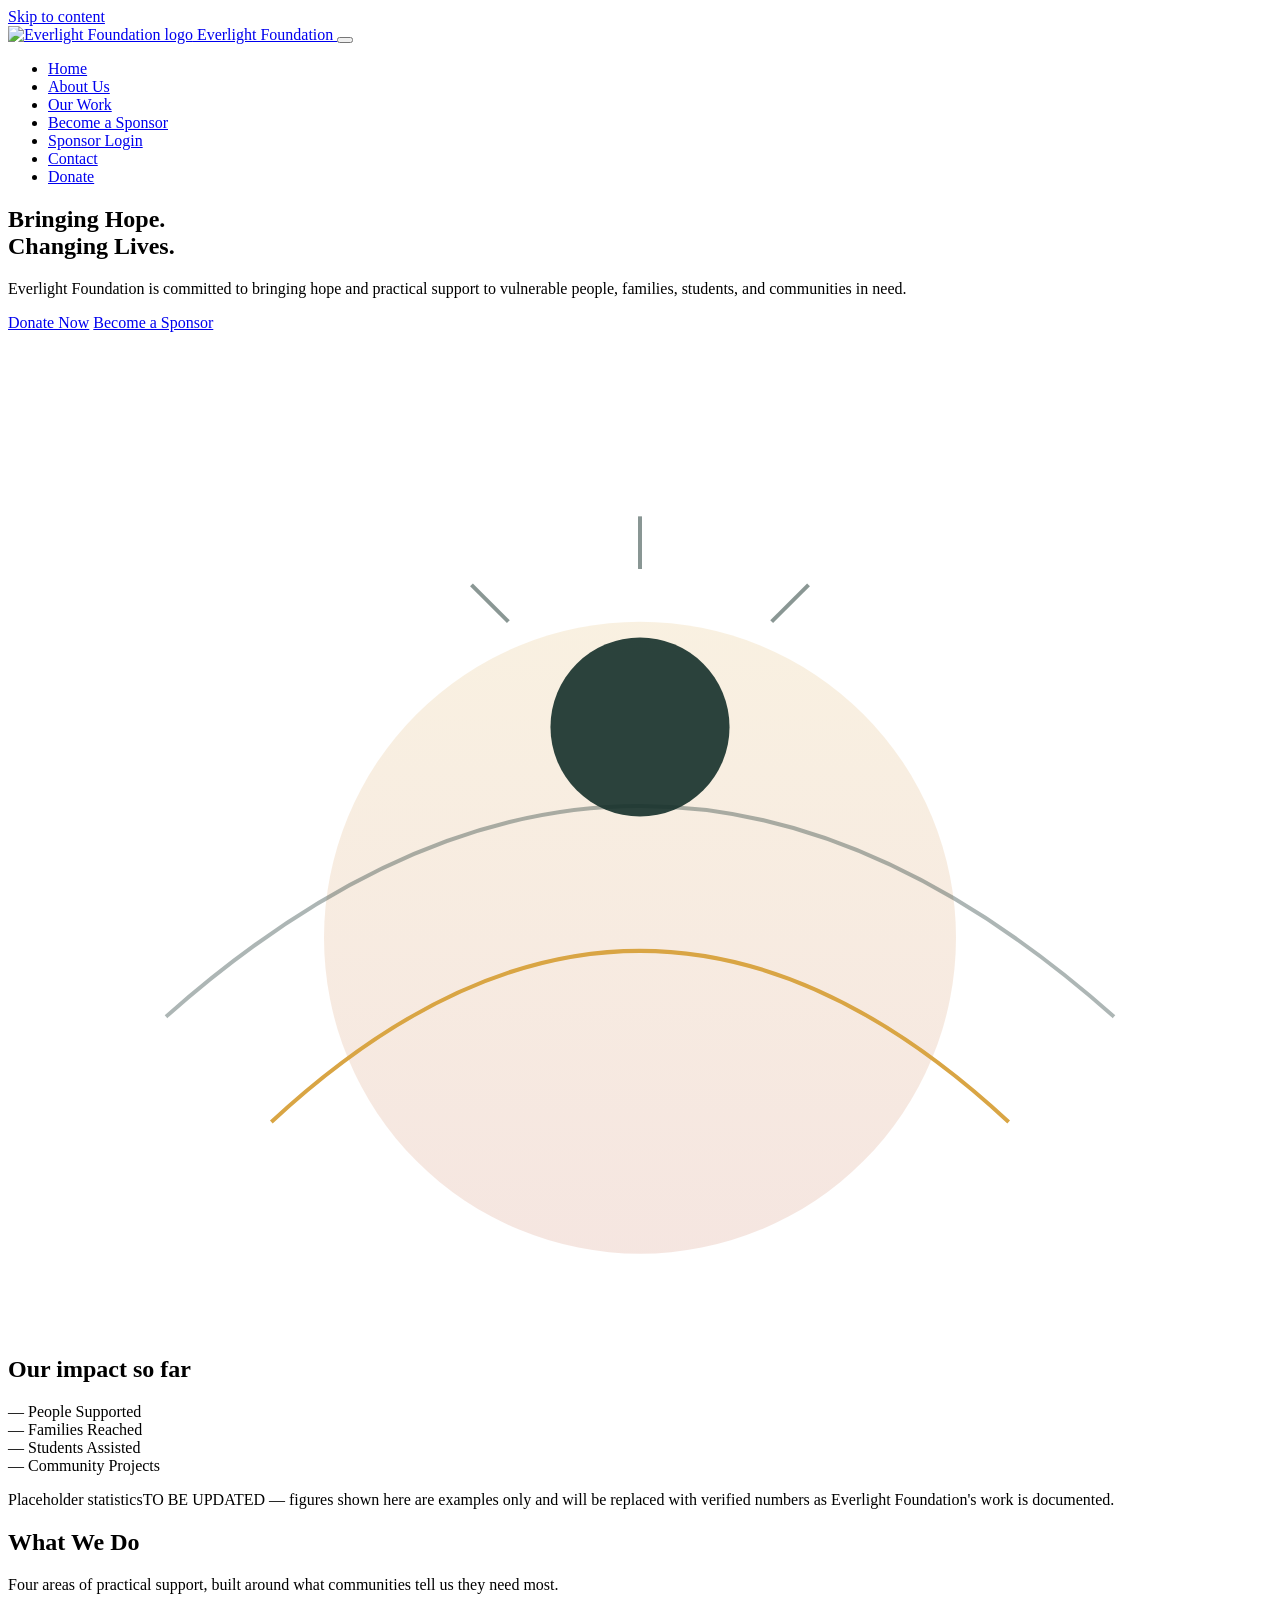
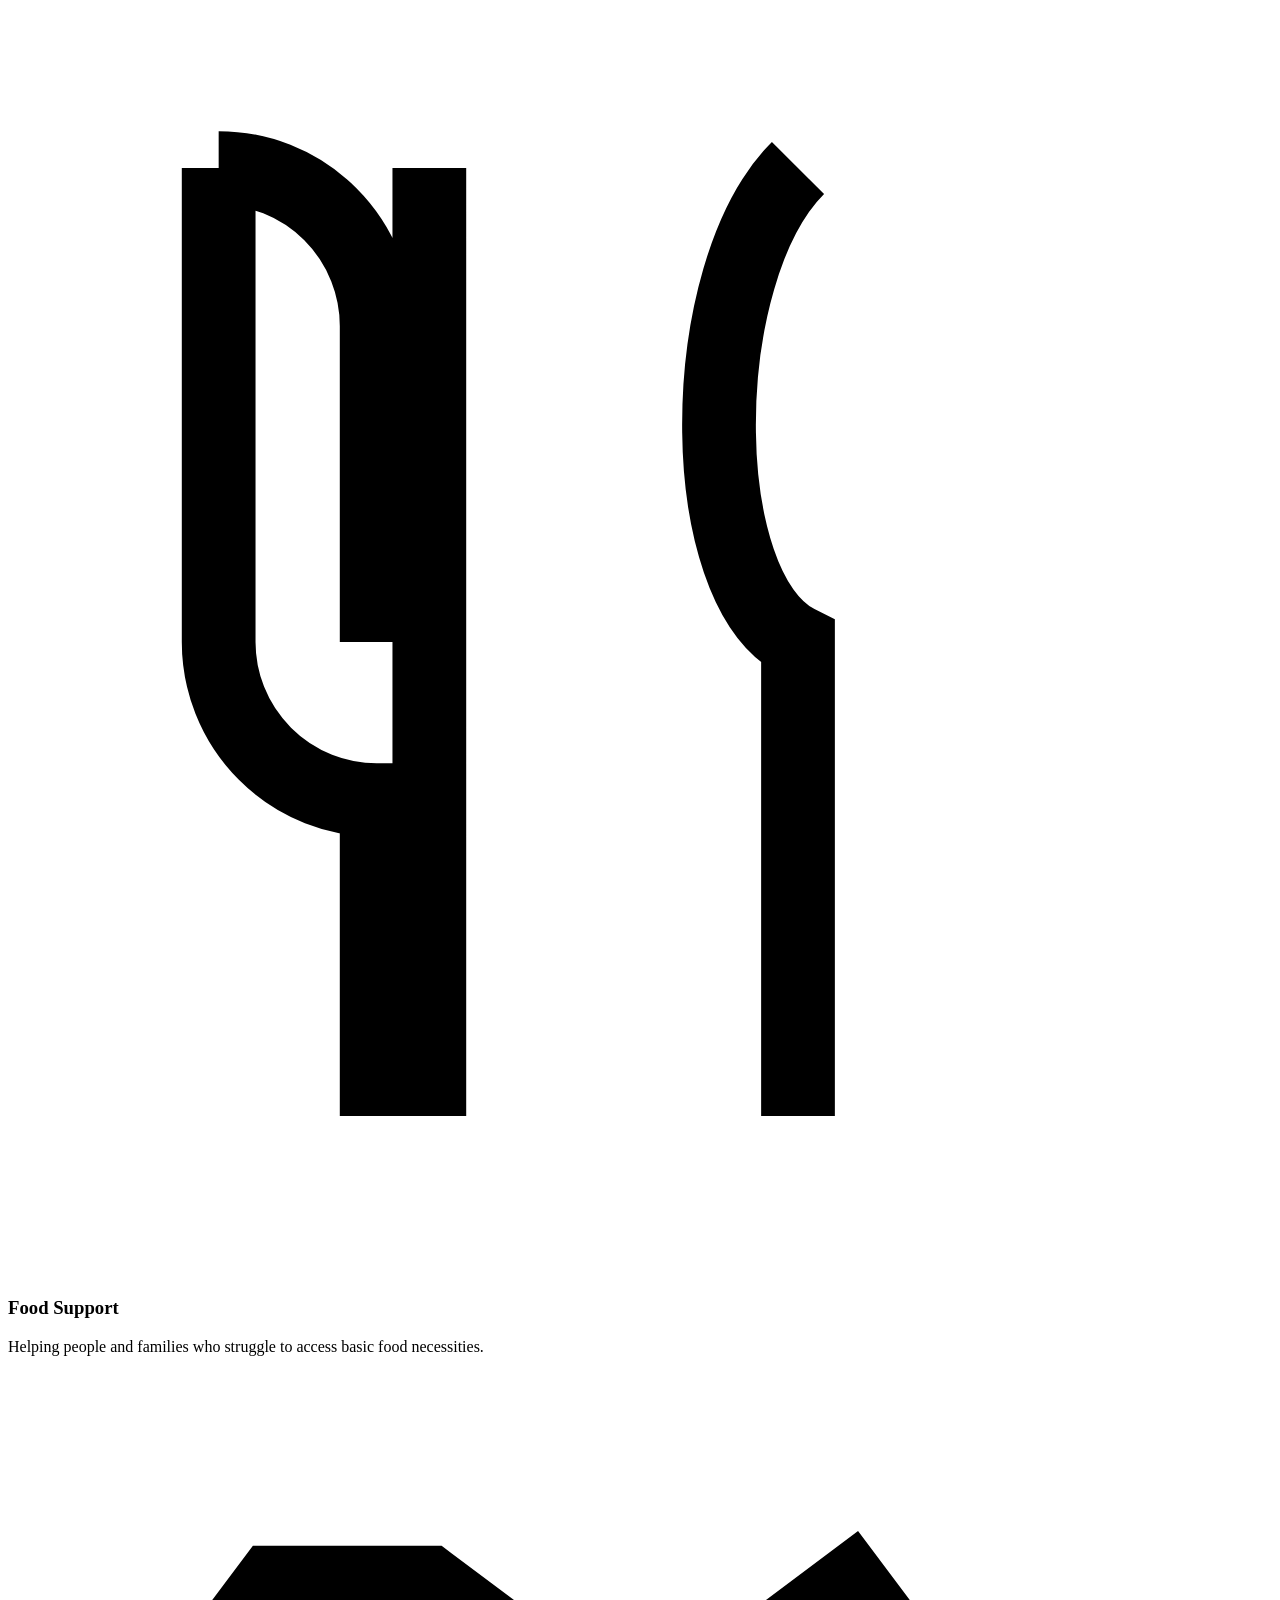
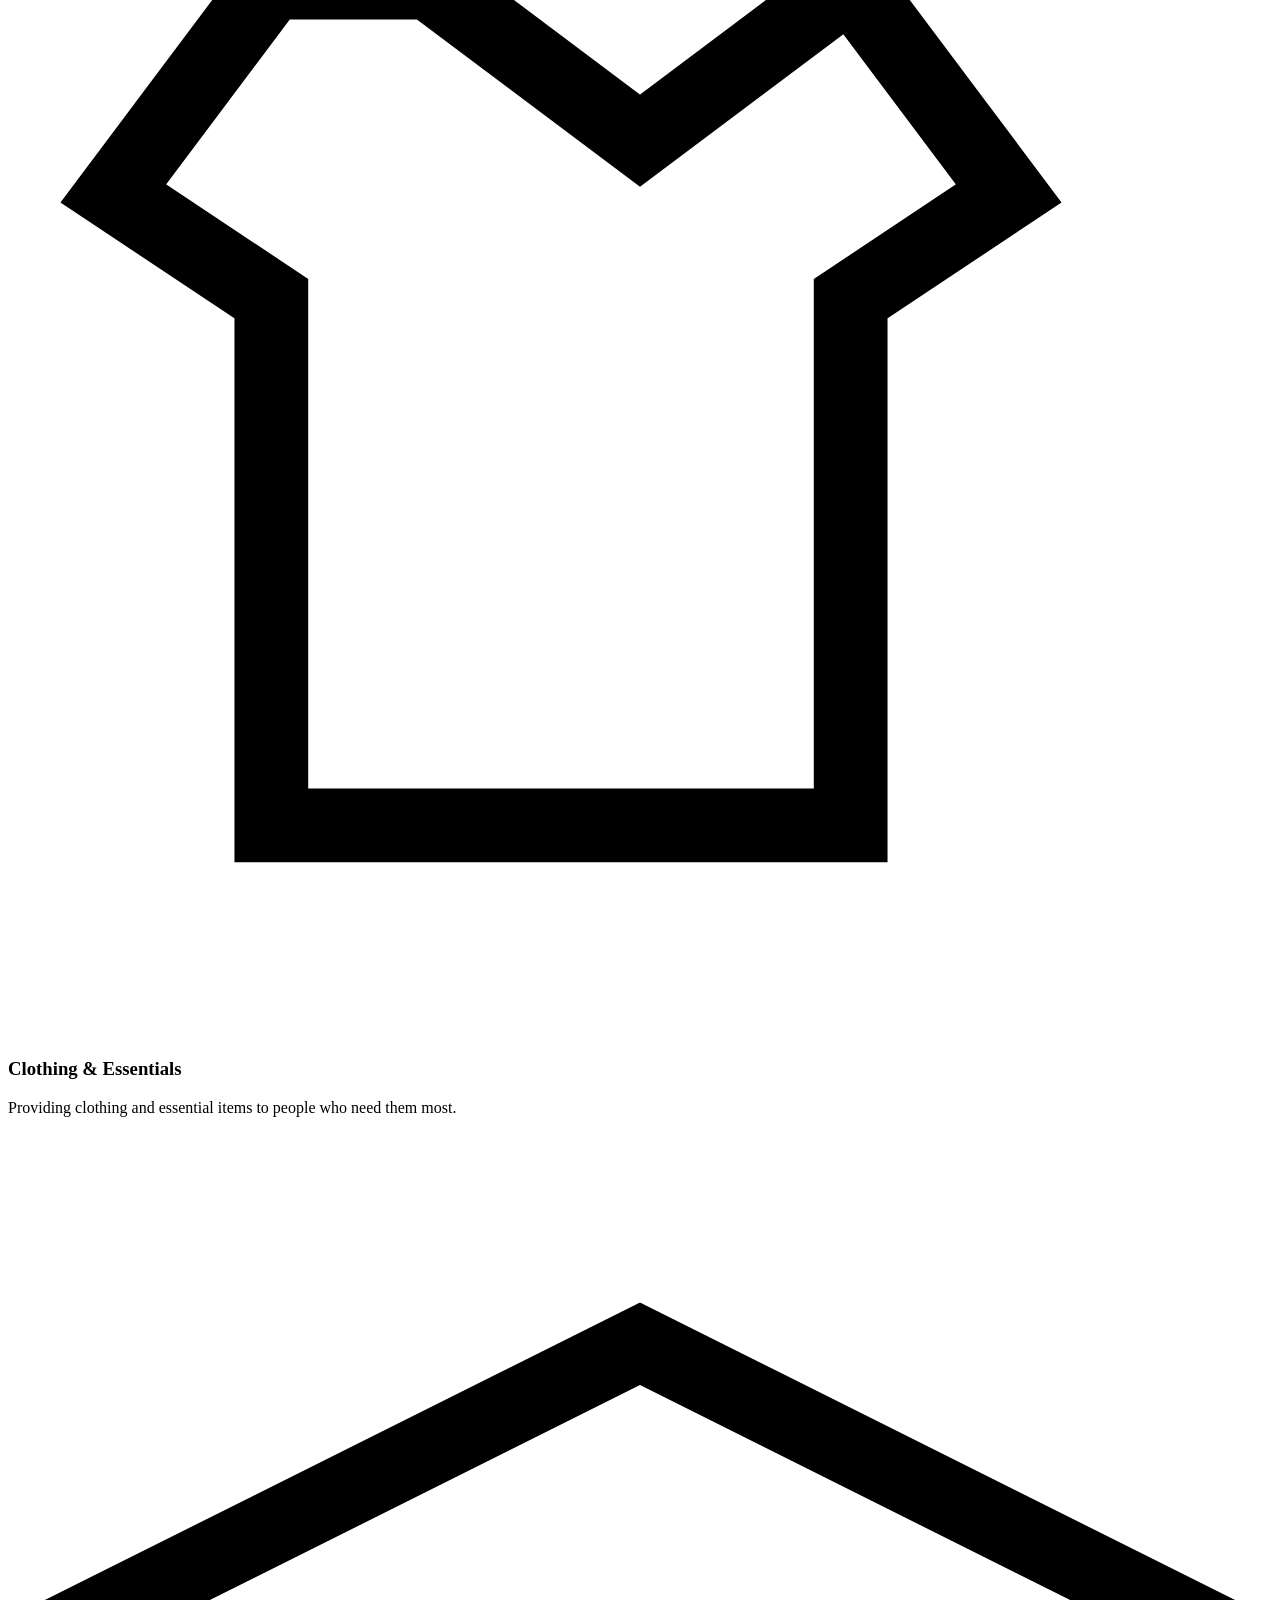
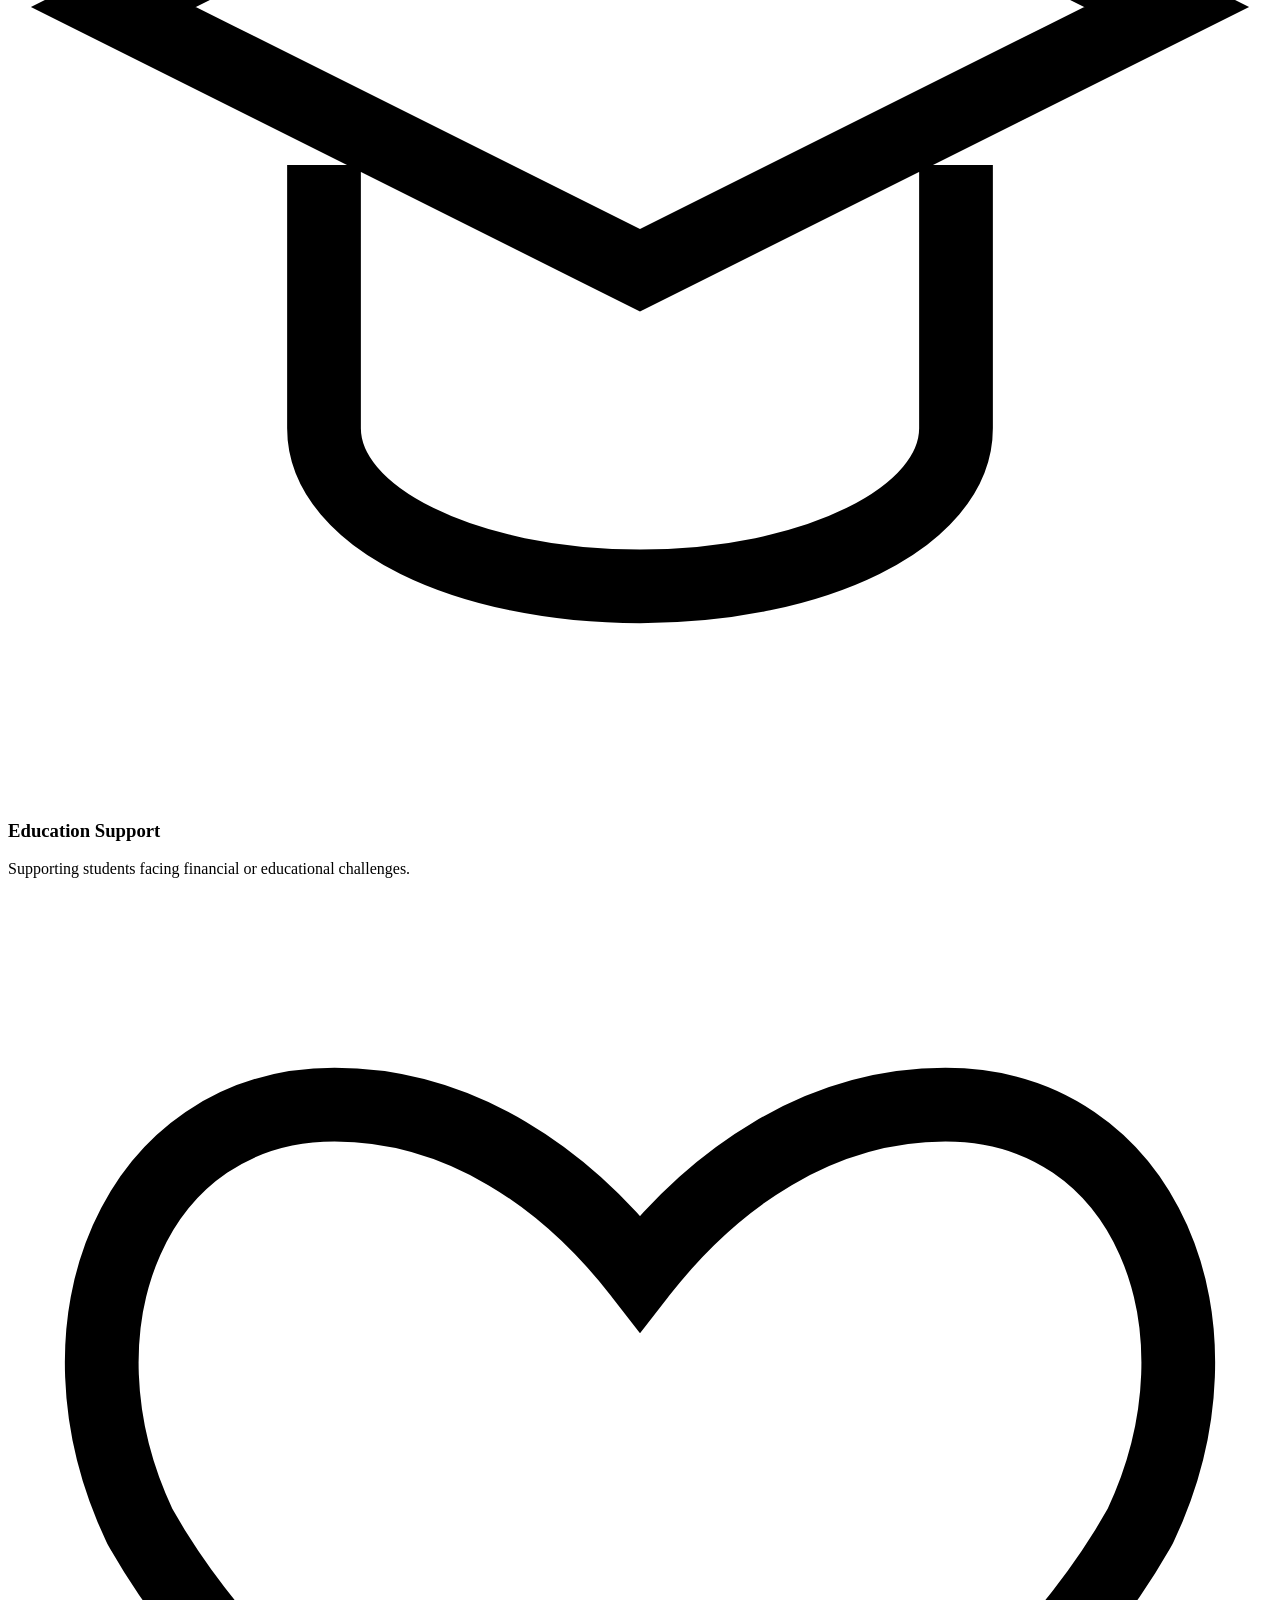
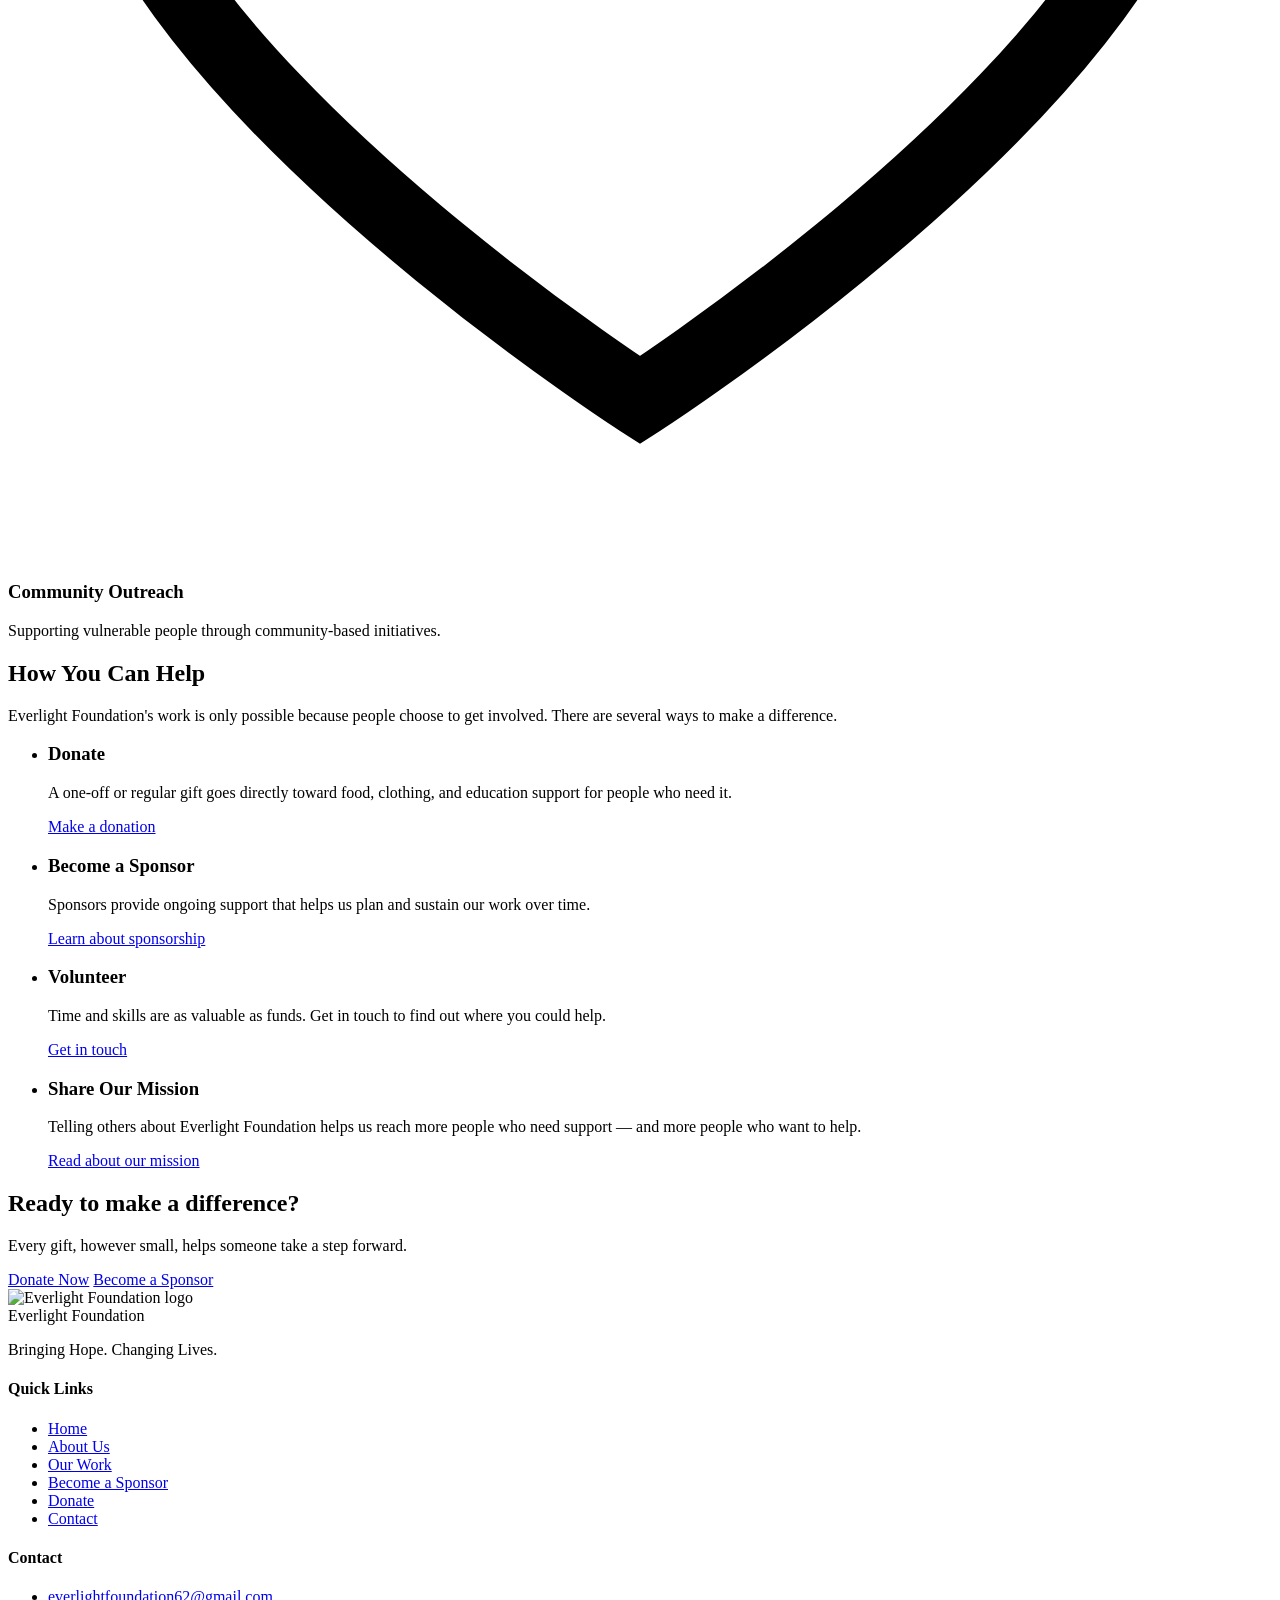
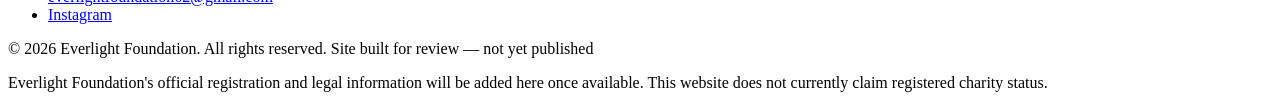
==== commit f755f7a4: "Add files via upload" ====
--- a/index.html
+++ b/index.html
@@ -8,1030 +8,33 @@
 <link rel="preconnect" href="https://fonts.googleapis.com">
 <link rel="preconnect" href="https://fonts.gstatic.com" crossorigin>
 <link href="https://fonts.googleapis.com/css2?family=Fraunces:opsz,wght@9..144,400..600&family=Work+Sans:wght@400;500;600;700&display=swap" rel="stylesheet">
-<style>
-/* ==========================================================================
-   Everlight Foundation — Design System
-   Palette: deep teal ink, warm dawn gold, soft paper background
-   Type: Fraunces (display serif) + Work Sans (body/UI sans)
-   ========================================================================== */
-
-:root {
-  --ink: #16302B;
-  --ink-soft: #2C463F;
-  --paper: #FAF6EE;
-  --paper-deep: #F1EADA;
-  --card: #FFFFFF;
-  --gold: #D9A544;
-  --gold-deep: #B9862F;
-  --rose: #C2603F;
-  --text-main: #223A34;
-  --text-muted: #5C6D65;
-  --line: rgba(22, 48, 43, 0.12);
-  --line-soft: rgba(22, 48, 43, 0.07);
-  --shadow: 0 18px 40px -20px rgba(22, 48, 43, 0.35);
-
-  --font-display: "Fraunces", "Iowan Old Style", Georgia, serif;
-  --font-body: "Work Sans", "Segoe UI", sans-serif;
-
-  --max-width: 1180px;
-  --radius: 4px;
-}
-
-* { box-sizing: border-box; }
-
-html { scroll-behavior: smooth; }
-
-@media (prefers-reduced-motion: reduce) {
-  html { scroll-behavior: auto; }
-  *, *::before, *::after {
-    animation-duration: 0.001ms !important;
-    animation-iteration-count: 1 !important;
-    transition-duration: 0.001ms !important;
-  }
-}
-
-body {
-  margin: 0;
-  font-family: var(--font-body);
-  color: var(--text-main);
-  background: var(--paper);
-  line-height: 1.6;
-  -webkit-font-smoothing: antialiased;
-}
-
-img { max-width: 100%; display: block; }
-
-a { color: inherit; }
-
-h1, h2, h3, h4 {
-  font-family: var(--font-display);
-  color: var(--ink);
-  margin: 0 0 0.5em;
-  font-weight: 600;
-  letter-spacing: -0.01em;
-}
-
-h1 { font-size: clamp(2.4rem, 4.6vw, 3.9rem); line-height: 1.06; font-weight: 500; }
-h2 { font-size: clamp(1.8rem, 3vw, 2.5rem); line-height: 1.15; }
-h3 { font-size: 1.3rem; line-height: 1.3; }
-
-p { margin: 0 0 1em; color: var(--text-muted); max-width: 62ch; }
-
-.container {
-  max-width: var(--max-width);
-  margin: 0 auto;
-  padding: 0 28px;
-}
-
-section { padding: 96px 0; }
-
-@media (max-width: 720px) {
-  section { padding: 64px 0; }
-}
-
-/* Visually hidden (skip link target labels etc.) */
-.visually-hidden {
-  position: absolute;
-  width: 1px; height: 1px;
-  overflow: hidden;
-  clip: rect(0 0 0 0);
-  white-space: nowrap;
-}
-
-.skip-link {
-  position: absolute;
-  left: -9999px;
-  top: 0;
-  background: var(--ink);
-  color: var(--paper);
-  padding: 12px 20px;
-  z-index: 1000;
-}
-.skip-link:focus {
-  left: 12px;
-  top: 12px;
-}
-
-:focus-visible {
-  outline: 2px solid var(--gold-deep);
-  outline-offset: 3px;
-}
-
-/* ---------------------------------- Header / Nav ---------------------------------- */
-
-.site-header {
-  position: sticky;
-  top: 0;
-  z-index: 100;
-  background: rgba(250, 246, 238, 0.92);
-  backdrop-filter: blur(8px);
-  border-bottom: 1px solid var(--line-soft);
-}
-
-.nav {
-  display: flex;
-  align-items: center;
-  justify-content: space-between;
-  padding: 18px 0;
-}
-
-.brand {
-  display: flex;
-  align-items: center;
-  gap: 10px;
-  font-family: var(--font-display);
-  font-size: 1.3rem;
-  color: var(--ink);
-  text-decoration: none;
-}
-
-.brand-mark {
-  width: 30px;
-  height: 30px;
-  flex: none;
-}
-
-.nav-links {
-  display: flex;
-  align-items: center;
-  gap: 34px;
-  list-style: none;
-  margin: 0;
-  padding: 0;
-}
-
-.nav-links a {
-  text-decoration: none;
-  color: var(--ink-soft);
-  font-size: 0.98rem;
-  padding: 6px 2px;
-  border-bottom: 2px solid transparent;
-  transition: border-color 0.2s ease, color 0.2s ease;
-}
-
-.nav-links a:hover,
-.nav-links a:focus-visible {
-  color: var(--ink);
-  border-bottom-color: var(--gold);
-}
-
-.nav-links a[aria-current="page"] {
-  color: var(--ink);
-  border-bottom-color: var(--gold-deep);
-}
-
-.nav-cta {
-  background: var(--rose);
-  color: #fff !important;
-  padding: 10px 20px !important;
-  border-radius: var(--radius);
-  border-bottom: none !important;
-  font-weight: 600;
-}
-
-.nav-cta:hover, .nav-cta:focus-visible {
-  background: #A94E31;
-  border-bottom: none !important;
-}
-
-.nav-toggle {
-  display: none;
-  background: none;
-  border: 1px solid var(--line);
-  border-radius: var(--radius);
-  padding: 8px 10px;
-  cursor: pointer;
-}
-
-.nav-toggle span,
-.nav-toggle span::before,
-.nav-toggle span::after {
-  display: block;
-  width: 20px;
-  height: 2px;
-  background: var(--ink);
-  position: relative;
-  transition: transform 0.2s ease;
-}
-.nav-toggle span::before { content: ""; position: absolute; top: -6px; width: 20px; }
-.nav-toggle span::after { content: ""; position: absolute; top: 6px; width: 20px; }
-
-@media (max-width: 860px) {
-  .nav-toggle { display: block; }
-
-  .nav-links {
-    position: absolute;
-    top: 100%;
-    left: 0;
-    right: 0;
-    background: var(--paper);
-    flex-direction: column;
-    align-items: stretch;
-    gap: 0;
-    border-bottom: 1px solid var(--line);
-    max-height: 0;
-    overflow: hidden;
-    transition: max-height 0.25s ease;
-  }
-
-  .nav-links.is-open {
-    max-height: 480px;
-  }
-
-  .nav-links li { border-top: 1px solid var(--line-soft); }
-  .nav-links a { display: block; padding: 16px 28px; border-bottom: none !important; }
-  .nav-cta { margin: 14px 28px; text-align: center; }
-}
-
-/* ---------------------------------- Buttons ---------------------------------- */
-
-.btn {
-  display: inline-flex;
-  align-items: center;
-  justify-content: center;
-  gap: 8px;
-  padding: 14px 28px;
-  border-radius: var(--radius);
-  text-decoration: none;
-  font-weight: 600;
-  font-size: 1rem;
-  border: 1px solid transparent;
-  cursor: pointer;
-  font-family: var(--font-body);
-  transition: transform 0.15s ease, background 0.2s ease, box-shadow 0.2s ease;
-}
-
-.btn:hover { transform: translateY(-1px); }
-
-.btn-primary {
-  background: var(--rose);
-  color: #fff;
-  box-shadow: var(--shadow);
-}
-.btn-primary:hover { background: #A94E31; }
-
-.btn-secondary {
-  background: transparent;
-  color: var(--ink);
-  border-color: var(--ink);
-}
-.btn-secondary:hover { background: var(--ink); color: var(--paper); }
-
-.btn-gold {
-  background: var(--gold);
-  color: var(--ink);
-}
-.btn-gold:hover { background: var(--gold-deep); }
-
-.btn-block { width: 100%; }
-
-/* ---------------------------------- Hero ---------------------------------- */
-
-.hero {
-  position: relative;
-  padding: 96px 0 80px;
-  overflow: hidden;
-}
-
-.hero-grid {
-  display: grid;
-  grid-template-columns: 1.1fr 0.9fr;
-  gap: 48px;
-  align-items: center;
-}
-
-@media (max-width: 900px) {
-  .hero-grid { grid-template-columns: 1fr; }
-}
-
-.hero-eyebrow-free h1 { margin-bottom: 0.4em; }
-
-.hero-lede {
-  font-size: 1.15rem;
-  max-width: 46ch;
-  color: var(--text-muted);
-}
-
-.hero-actions {
-  display: flex;
-  gap: 16px;
-  flex-wrap: wrap;
-  margin-top: 32px;
-}
-
-.dawn-mark {
-  width: 100%;
-  height: auto;
-}
-
-/* ---------------------------------- Impact strip ---------------------------------- */
-
-.impact-strip {
-  background: var(--ink);
-  color: var(--paper);
-  padding: 56px 0;
-}
-
-.impact-strip p.section-lede { color: rgba(250,246,238,0.7); }
-
-.impact-row {
-  display: flex;
-  flex-wrap: wrap;
-}
-
-.impact-item {
-  flex: 1 1 220px;
-  padding: 18px 32px;
-  border-left: 1px solid rgba(250, 246, 238, 0.18);
-}
-.impact-item:first-child { border-left: none; padding-left: 0; }
-
-@media (max-width: 720px) {
-  .impact-item { border-left: none; border-top: 1px solid rgba(250, 246, 238, 0.18); padding: 20px 0; }
-  .impact-item:first-child { border-top: none; }
-}
-
-.impact-number {
-  font-family: var(--font-display);
-  font-size: 2.6rem;
-  color: var(--gold);
-  line-height: 1;
-  display: block;
-  margin-bottom: 6px;
-}
-
-.impact-label {
-  font-size: 0.95rem;
-  color: rgba(250, 246, 238, 0.75);
-}
-
-.impact-note {
-  margin-top: 28px;
-  font-size: 0.85rem;
-  color: rgba(250, 246, 238, 0.55);
-  max-width: 60ch;
-}
-
-/* ---------------------------------- Section headings ---------------------------------- */
-
-.section-head {
-  max-width: 640px;
-  margin-bottom: 48px;
-}
-
-.section-head.center {
-  margin-left: auto;
-  margin-right: auto;
-  text-align: center;
-}
-
-/* ---------------------------------- Cards ---------------------------------- */
-
-.card-grid {
-  display: grid;
-  grid-template-columns: repeat(auto-fit, minmax(240px, 1fr));
-  gap: 24px;
-}
-
-.card {
-  background: var(--card);
-  border: 1px solid var(--line);
-  border-radius: var(--radius);
-  padding: 32px 28px;
-}
-
-.card h3 { margin-bottom: 12px; }
-
-.card-icon {
-  width: 42px;
-  height: 42px;
-  margin-bottom: 20px;
-  color: var(--gold-deep);
-}
-
-/* ---------------------------------- How you can help / steps ---------------------------------- */
-
-.help-list {
-  display: grid;
-  grid-template-columns: repeat(auto-fit, minmax(220px, 1fr));
-  gap: 32px;
-  list-style: none;
-  margin: 0;
-  padding: 0;
-}
-
-.help-list li {
-  border-top: 2px solid var(--gold);
-  padding-top: 16px;
-}
-
-.help-list h3 { margin-bottom: 8px; }
-
-/* ---------------------------------- Alternating rows (Our Work) ---------------------------------- */
-
-.work-row {
-  display: grid;
-  grid-template-columns: 1fr 1fr;
-  gap: 56px;
-  align-items: center;
-  padding: 56px 0;
-  border-bottom: 1px solid var(--line-soft);
-}
-
-.work-row:last-child { border-bottom: none; }
-
-.work-row.reverse .work-media { order: 2; }
-.work-row.reverse .work-copy { order: 1; }
-
-@media (max-width: 820px) {
-  .work-row, .work-row.reverse { grid-template-columns: 1fr; }
-  .work-row.reverse .work-media,
-  .work-row.reverse .work-copy { order: unset; }
-}
-
-.image-placeholder {
-  background: var(--paper-deep);
-  border: 1px dashed var(--line);
-  border-radius: var(--radius);
-  aspect-ratio: 4 / 3;
-  display: flex;
-  align-items: center;
-  justify-content: center;
-  text-align: center;
-  color: var(--text-muted);
-  font-size: 0.9rem;
-  padding: 20px;
-}
-
-/* ---------------------------------- Forms ---------------------------------- */
-
-.form-card {
-  background: var(--card);
-  border: 1px solid var(--line);
-  border-radius: var(--radius);
-  padding: 40px;
-}
-
-@media (max-width: 600px) {
-  .form-card { padding: 26px; }
-}
-
-.form-grid {
-  display: grid;
-  grid-template-columns: 1fr 1fr;
-  gap: 20px;
-}
-
-@media (max-width: 640px) {
-  .form-grid { grid-template-columns: 1fr; }
-}
-
-.field { margin-bottom: 20px; }
-.field.full { grid-column: 1 / -1; }
-
-.field label {
-  display: block;
-  font-weight: 600;
-  font-size: 0.92rem;
-  color: var(--ink);
-  margin-bottom: 6px;
-}
-
-.field .hint {
-  font-size: 0.82rem;
-  color: var(--text-muted);
-  margin-top: 4px;
-}
-
-input[type="text"],
-input[type="email"],
-input[type="tel"],
-input[type="number"],
-select,
-textarea {
-  width: 100%;
-  padding: 12px 14px;
-  border: 1px solid var(--line);
-  border-radius: var(--radius);
-  font-family: var(--font-body);
-  font-size: 1rem;
-  background: var(--paper);
-  color: var(--text-main);
-}
-
-input:focus, select:focus, textarea:focus {
-  outline: none;
-  border-color: var(--gold-deep);
-  box-shadow: 0 0 0 3px rgba(217, 165, 68, 0.25);
-}
-
-textarea { resize: vertical; min-height: 110px; }
-
-.checkbox-field {
-  display: flex;
-  align-items: flex-start;
-  gap: 10px;
-  margin-bottom: 24px;
-}
-
-.checkbox-field input { margin-top: 4px; }
-.checkbox-field label { font-weight: 400; color: var(--text-muted); font-size: 0.92rem; }
-
-.form-note {
-  background: var(--paper-deep);
-  border-left: 3px solid var(--gold);
-  padding: 14px 18px;
-  font-size: 0.88rem;
-  color: var(--text-muted);
-  border-radius: 0 var(--radius) var(--radius) 0;
-  margin-bottom: 28px;
-}
-
-.form-status {
-  margin-top: 18px;
-  font-size: 0.95rem;
-  display: none;
-}
-.form-status.is-visible { display: block; }
-.form-status.success { color: #2C6E49; }
-.form-status.error { color: #A94E31; }
-
-.required-mark {
-  color: var(--rose);
-  font-weight: 700;
-}
-
-.optional-mark {
-  color: var(--text-muted);
-  font-weight: 400;
-  font-size: 0.82rem;
-}
-
-/* Submit button loading state */
-.btn-spinner {
-  display: none;
-  width: 16px;
-  height: 16px;
-  border: 2px solid rgba(255, 255, 255, 0.4);
-  border-top-color: #fff;
-  border-radius: 50%;
-  animation: btn-spin 0.7s linear infinite;
-}
-
-@keyframes btn-spin {
-  to { transform: rotate(360deg); }
-}
-
-.btn.is-loading .btn-spinner { display: inline-block; }
-.btn.is-loading { cursor: not-allowed; opacity: 0.85; }
-.btn[disabled] { cursor: not-allowed; opacity: 0.75; }
-
-@media (prefers-reduced-motion: reduce) {
-  .btn-spinner { animation: none; }
-}
-
-/* Form submission result banner (success / error) */
-.form-result {
-  display: none;
-  align-items: flex-start;
-  gap: 10px;
-  margin-top: 20px;
-  padding: 16px 18px;
-  border-radius: var(--radius);
-  font-size: 0.92rem;
-  line-height: 1.5;
-}
-
-.form-result.is-visible { display: flex; }
-
-.form-result svg {
-  flex: none;
-  width: 20px;
-  height: 20px;
-  margin-top: 2px;
-}
-
-.form-result.success {
-  background: rgba(44, 110, 73, 0.1);
-  border: 1px solid rgba(44, 110, 73, 0.3);
-  color: #2C6E49;
-}
-
-.form-result.error {
-  background: rgba(169, 78, 49, 0.1);
-  border: 1px solid rgba(169, 78, 49, 0.3);
-  color: #A94E31;
-}
-
-/* ---------------------------------- Donate page ---------------------------------- */
-
-.amount-grid {
-  display: grid;
-  grid-template-columns: repeat(5, 1fr);
-  gap: 14px;
-  margin-bottom: 8px;
-}
-
-@media (max-width: 720px) {
-  .amount-grid { grid-template-columns: repeat(2, 1fr); }
-}
-
-.amount-btn {
-  padding: 18px 10px;
-  border: 1px solid var(--line);
-  border-radius: var(--radius);
-  background: var(--card);
-  font-family: var(--font-display);
-  font-size: 1.2rem;
-  color: var(--ink);
-  cursor: pointer;
-  transition: border-color 0.15s ease, background 0.15s ease;
-}
-
-.amount-btn:hover { border-color: var(--gold-deep); }
-
-.amount-btn.is-active {
-  background: var(--ink);
-  color: var(--paper);
-  border-color: var(--ink);
-}
-
-.custom-amount {
-  margin-top: 16px;
-}
-
-.crypto-panel {
-  background: var(--ink);
-  color: var(--paper);
-  border-radius: var(--radius);
-  padding: 40px;
-  margin-top: 20px;
-}
-
-@media (max-width: 600px) {
-  .crypto-panel { padding: 26px; }
-}
-
-.crypto-panel h3 { color: var(--paper); }
-.crypto-panel p { color: rgba(250, 246, 238, 0.75); }
-
-.crypto-grid {
-  display: grid;
-  grid-template-columns: repeat(auto-fit, minmax(230px, 1fr));
-  gap: 20px;
-  margin-top: 24px;
-}
-
-.crypto-card {
-  background: rgba(250, 246, 238, 0.06);
-  border: 1px solid rgba(250, 246, 238, 0.18);
-  border-radius: var(--radius);
-  padding: 22px;
-}
-
-.crypto-card h4 {
-  font-family: var(--font-body);
-  color: var(--gold);
-  margin: 0 0 10px;
-  font-size: 0.95rem;
-  font-weight: 700;
-}
-
-.qr-placeholder {
-  width: 100%;
-  aspect-ratio: 1 / 1;
-  border: 1px dashed rgba(250, 246, 238, 0.35);
-  border-radius: var(--radius);
-  display: flex;
-  align-items: center;
-  justify-content: center;
-  font-size: 0.78rem;
-  color: rgba(250, 246, 238, 0.6);
-  text-align: center;
-  margin-bottom: 14px;
-  padding: 10px;
-}
-
-.wallet-address {
-  font-family: monospace;
-  font-size: 0.85rem;
-  background: rgba(0,0,0,0.2);
-  padding: 8px 10px;
-  border-radius: var(--radius);
-  word-break: break-all;
-  color: rgba(250,246,238,0.85);
-}
-
-.crypto-warning {
-  margin-top: 24px;
-  font-size: 0.85rem;
-  color: rgba(250, 246, 238, 0.65);
-  border-top: 1px solid rgba(250, 246, 238, 0.18);
-  padding-top: 20px;
-}
-
-.crypto-panel-head {
-  display: flex;
-  align-items: flex-start;
-  gap: 16px;
-}
-
-.crypto-shield {
-  flex: none;
-  width: 34px;
-  height: 34px;
-  color: var(--gold);
-  margin-top: 2px;
-}
-
-.crypto-panel-head h3 { margin-bottom: 6px; }
-
-.crypto-card-head {
-  display: flex;
-  align-items: center;
-  gap: 12px;
-  margin-bottom: 16px;
-}
-
-.crypto-badge {
-  flex: none;
-  width: 40px;
-  height: 40px;
-  border-radius: 50%;
-  display: flex;
-  align-items: center;
-  justify-content: center;
-  font-family: var(--font-body);
-  font-weight: 700;
-  font-size: 0.7rem;
-  letter-spacing: 0.02em;
-  border: 1.5px solid var(--gold);
-  color: var(--gold);
-  background: rgba(217, 165, 68, 0.1);
-}
-
-.crypto-card-head h4 { margin: 0 0 2px; }
-
-.crypto-network {
-  display: block;
-  font-size: 0.76rem;
-  color: rgba(250, 246, 238, 0.55);
-}
-
-.crypto-network.needs-confirm {
-  color: var(--gold);
-}
-
-.wallet-row {
-  display: flex;
-  gap: 8px;
-  align-items: stretch;
-}
-
-.wallet-row .wallet-address { flex: 1; }
-
-.copy-btn {
-  flex: none;
-  background: rgba(250, 246, 238, 0.1);
-  border: 1px solid rgba(250, 246, 238, 0.25);
-  color: var(--paper);
-  border-radius: var(--radius);
-  padding: 0 14px;
-  font-size: 0.8rem;
-  font-weight: 600;
-  cursor: pointer;
-  font-family: var(--font-body);
-  transition: background 0.15s ease, border-color 0.15s ease;
-}
-
-.copy-btn:hover { background: rgba(250, 246, 238, 0.18); border-color: rgba(250, 246, 238, 0.4); }
-
-.copy-btn.is-copied {
-  background: var(--gold);
-  color: var(--ink);
-  border-color: var(--gold);
-}
-
-.crypto-trust-list {
-  list-style: none;
-  margin: 24px 0 0;
-  padding: 0;
-  display: grid;
-  gap: 10px;
-}
-
-.crypto-trust-list li {
-  display: flex;
-  align-items: flex-start;
-  gap: 10px;
-  font-size: 0.85rem;
-  color: rgba(250, 246, 238, 0.75);
-}
-
-.crypto-trust-list svg {
-  flex: none;
-  width: 16px;
-  height: 16px;
-  margin-top: 3px;
-  color: var(--gold);
-}
-
-/* ---------------------------------- Callout / CTA band ---------------------------------- */
-
-.callout-band {
-  background: var(--paper-deep);
-  border-top: 1px solid var(--line);
-  border-bottom: 1px solid var(--line);
-}
-
-.callout-band .container {
-  display: flex;
-  align-items: center;
-  justify-content: space-between;
-  gap: 24px;
-  flex-wrap: wrap;
-  padding-top: 56px;
-  padding-bottom: 56px;
-}
-
-.callout-band h2 { margin-bottom: 4px; }
-.callout-band p { margin-bottom: 0; }
-
-/* ---------------------------------- Values list (About) ---------------------------------- */
-
-.values-grid {
-  display: grid;
-  grid-template-columns: repeat(auto-fit, minmax(220px, 1fr));
-  gap: 28px;
-}
-
-.value-item {
-  padding-top: 18px;
-  border-top: 2px solid var(--line);
-}
-
-/* ---------------------------------- Contact ---------------------------------- */
-
-.contact-grid {
-  display: grid;
-  grid-template-columns: 1.1fr 0.9fr;
-  gap: 48px;
-}
-
-@media (max-width: 860px) {
-  .contact-grid { grid-template-columns: 1fr; }
-}
-
-.contact-info-card {
-  background: var(--ink);
-  color: var(--paper);
-  border-radius: var(--radius);
-  padding: 36px;
-}
-
-.contact-info-card h3 { color: var(--paper); }
-.contact-info-card p { color: rgba(250, 246, 238, 0.75); }
-
-.contact-detail {
-  margin-bottom: 22px;
-}
-
-.contact-detail .label {
-  font-size: 0.82rem;
-  text-transform: none;
-  color: var(--gold);
-  display: block;
-  margin-bottom: 4px;
-  font-weight: 600;
-}
-
-.social-row {
-  display: flex;
-  gap: 12px;
-  margin-top: 8px;
-}
-
-.social-row a {
-  width: 38px;
-  height: 38px;
-  display: flex;
-  align-items: center;
-  justify-content: center;
-  border: 1px solid rgba(250, 246, 238, 0.3);
-  border-radius: var(--radius);
-  text-decoration: none;
-  color: var(--paper);
-  font-size: 0.85rem;
-}
-
-.social-row a:hover { background: rgba(250, 246, 238, 0.12); }
-
-/* ---------------------------------- Placeholder tag ---------------------------------- */
-
-.placeholder-tag {
-  display: inline-block;
-  font-size: 0.72rem;
-  font-weight: 600;
-  color: var(--gold-deep);
-  background: rgba(217, 165, 68, 0.15);
-  padding: 3px 9px;
-  border-radius: 3px;
-  margin-left: 8px;
-  vertical-align: middle;
-}
-
-/* ---------------------------------- Footer ---------------------------------- */
-
-.site-footer {
-  background: var(--ink);
-  color: rgba(250, 246, 238, 0.75);
-  padding: 64px 0 32px;
-}
-
-.footer-grid {
-  display: grid;
-  grid-template-columns: 1.4fr 1fr 1fr;
-  gap: 40px;
-  padding-bottom: 40px;
-  border-bottom: 1px solid rgba(250, 246, 238, 0.15);
-}
-
-@media (max-width: 720px) {
-  .footer-grid { grid-template-columns: 1fr; }
-}
-
-.footer-brand {
-  font-family: var(--font-display);
-  color: var(--paper);
-  font-size: 1.3rem;
-  margin-bottom: 8px;
-}
-
-.footer-tagline { color: rgba(250, 246, 238, 0.6); font-style: italic; }
-
-.footer-col h4 {
-  color: var(--paper);
-  font-family: var(--font-body);
-  font-size: 0.95rem;
-  margin-bottom: 16px;
-}
-
-.footer-col ul { list-style: none; margin: 0; padding: 0; }
-.footer-col li { margin-bottom: 10px; }
-.footer-col a { text-decoration: none; color: rgba(250, 246, 238, 0.75); }
-.footer-col a:hover { color: var(--gold); }
-
-.footer-bottom {
-  display: flex;
-  justify-content: space-between;
-  flex-wrap: wrap;
-  gap: 12px;
-  padding-top: 28px;
-  font-size: 0.82rem;
-  color: rgba(250, 246, 238, 0.5);
-}
-
-.footer-legal-note {
-  max-width: 720px;
-  font-size: 0.8rem;
-  color: rgba(250, 246, 238, 0.45);
-  margin-top: 16px;
-  line-height: 1.5;
-}
-
-</style>
+<link rel="stylesheet" href="css/style.css">
 </head>
 <body>
 <a class="skip-link" href="#main">Skip to content</a>
 
 <header class="site-header">
   <div class="container nav">
-    <a class="brand" href="#home" data-page="home">
-      <svg class="brand-mark" viewBox="0 0 32 32" fill="none" aria-hidden="true">
-        <circle cx="16" cy="16" r="15" stroke="#D9A544" stroke-width="1.5"/>
-        <path d="M16 6 L16 16 L24 20" stroke="#16302B" stroke-width="1.5" stroke-linecap="round" stroke-linejoin="round"/>
-        <path d="M16 26a10 10 0 0 0 9-14" stroke="#C2603F" stroke-width="1.5" stroke-linecap="round"/>
-      </svg>
+    <a class="brand" href="index.html">
+      <img class="brand-mark" src="assets/logo-icon.png" alt="Everlight Foundation logo">
       Everlight Foundation
     </a>
     <button class="nav-toggle" aria-label="Toggle navigation menu" aria-expanded="false">
       <span></span>
     </button>
     <ul class="nav-links">
-      <li><a href="#home" data-page="home">Home</a></li>
-      <li><a href="#about" data-page="about">About Us</a></li>
-      <li><a href="#work" data-page="work">Our Work</a></li>
-      <li><a href="#sponsor" data-page="sponsor">Become a Sponsor</a></li>
-      <li><a href="#contact" data-page="contact">Contact</a></li>
-      <li><a class="nav-cta" href="#donate" data-page="donate">Donate</a></li>
+      <li><a href="index.html" aria-current="page">Home</a></li>
+      <li><a href="about.html">About Us</a></li>
+      <li><a href="our-work.html">Our Work</a></li>
+      <li><a href="sponsor.html">Become a Sponsor</a></li>
+      <li><a href="sponsor-login.html">Sponsor Login</a></li>
+      <li><a href="contact.html">Contact</a></li>
+      <li><a class="nav-cta" href="donate.html">Donate</a></li>
     </ul>
   </div>
 </header>
 
 <main id="main">
-
-<div id="page-home" class="page">
-
 
   <!-- HERO -->
   <section class="hero">
@@ -1040,8 +43,8 @@
         <h1>Bringing Hope.<br>Changing Lives.</h1>
         <p class="hero-lede">Everlight Foundation is committed to bringing hope and practical support to vulnerable people, families, students, and communities in need.</p>
         <div class="hero-actions">
-          <a href="#donate" class="btn btn-primary">Donate Now</a>
-          <a href="#sponsor" class="btn btn-secondary">Become a Sponsor</a>
+          <a href="donate.html" class="btn btn-primary">Donate Now</a>
+          <a href="sponsor.html" class="btn btn-secondary">Become a Sponsor</a>
         </div>
       </div>
       <div>
@@ -1135,22 +138,22 @@
         <li>
           <h3>Donate</h3>
           <p>A one-off or regular gift goes directly toward food, clothing, and education support for people who need it.</p>
-          <a href="#donate">Make a donation</a>
+          <a href="donate.html">Make a donation</a>
         </li>
         <li>
           <h3>Become a Sponsor</h3>
           <p>Sponsors provide ongoing support that helps us plan and sustain our work over time.</p>
-          <a href="#sponsor">Learn about sponsorship</a>
+          <a href="sponsor.html">Learn about sponsorship</a>
         </li>
         <li>
           <h3>Volunteer</h3>
           <p>Time and skills are as valuable as funds. Get in touch to find out where you could help.</p>
-          <a href="#contact">Get in touch</a>
+          <a href="contact.html">Get in touch</a>
         </li>
         <li>
           <h3>Share Our Mission</h3>
           <p>Telling others about Everlight Foundation helps us reach more people who need support — and more people who want to help.</p>
-          <a href="#about">Read about our mission</a>
+          <a href="about.html">Read about our mission</a>
         </li>
       </ul>
     </div>
@@ -1164,450 +167,11 @@
         <p>Every gift, however small, helps someone take a step forward.</p>
       </div>
       <div class="hero-actions" style="margin-top:0;">
-        <a href="#donate" class="btn btn-primary">Donate Now</a>
-        <a href="#sponsor" class="btn btn-secondary">Become a Sponsor</a>
-      </div>
-    </div>
-  </section>
-
-
-</div>
-
-<div id="page-about" class="page" hidden>
-
-
-  <section style="padding-bottom: 48px;">
-    <div class="container">
-      <div class="section-head">
-        <h1 style="font-size: clamp(2.2rem, 4vw, 3rem);">About Everlight Foundation</h1>
-        <p class="hero-lede">A closer look at who we are, why we exist, and the principles that guide our work.</p>
-      </div>
-    </div>
-  </section>
-
-  <section style="padding-top: 0;">
-    <div class="container">
-      <div class="work-row" style="border-bottom:none; padding-top:0;">
-        <div class="work-copy">
-          <h2>Who We Are</h2>
-          <p>Everlight Foundation is a community-support initiative focused on helping vulnerable people and communities meet essential needs — from food and clothing to education and everyday support.</p>
-          <p>We work alongside the people we support, not at a distance from them, aiming to build practical, dignified help rather than one-off gestures.</p>
-          <p style="font-size: 0.85rem;"><em>Specific organisational history, founders, and trustee information will be added here once finalised. Nothing on this page should be read as an official legal statement about Everlight Foundation's status.</em></p>
-        </div>
-        <div class="work-media">
-          <div class="image-placeholder">Image placeholder<br>— team or community photo to be added</div>
-        </div>
-      </div>
-    </div>
-  </section>
-
-  <section style="background: var(--paper-deep); padding-top: 72px;">
-    <div class="container">
-      <div class="card-grid" style="grid-template-columns: repeat(auto-fit, minmax(260px,1fr));">
-        <div class="card">
-          <h3>Our Mission</h3>
-          <p>To provide practical, reliable support — food, clothing, education, and community assistance — to people and families facing hardship, wherever we are able to help.</p>
-        </div>
-        <div class="card">
-          <h3>Our Vision</h3>
-          <p>A world where no one is left without the basic support they need to live with dignity, and where communities are equipped to support one another.</p>
-        </div>
-        <div class="card">
-          <h3>Our Values</h3>
-          <p>Compassion, integrity, and accountability guide every decision we make, from how we support individuals to how we handle every gift we receive.</p>
-        </div>
-      </div>
-    </div>
-  </section>
-
-  <section aria-labelledby="values-heading">
-    <div class="container">
-      <div class="section-head">
-        <h2 id="values-heading">What Guides Our Work</h2>
-      </div>
-      <div class="values-grid">
-        <div class="value-item">
-          <h3>Compassion</h3>
-          <p>We see the people behind every request for help, and respond with empathy rather than judgment.</p>
-        </div>
-        <div class="value-item">
-          <h3>Integrity</h3>
-          <p>We aim to be honest and transparent about what we do, what we don't yet do, and how support is used.</p>
-        </div>
-        <div class="value-item">
-          <h3>Community</h3>
-          <p>Lasting change happens with communities, not to them — we listen first and build support around real needs.</p>
-        </div>
-        <div class="value-item">
-          <h3>Accountability</h3>
-          <p>We take seriously the trust placed in us by donors, sponsors, and the people we support.</p>
-        </div>
-      </div>
-    </div>
-  </section>
-
-  <section class="callout-band" style="padding: 0;">
-    <div class="container">
-      <div>
-        <h2>Want to be part of this?</h2>
-        <p>See how your support translates into real help on the ground.</p>
-      </div>
-      <div class="hero-actions" style="margin-top:0;">
-        <a href="#work" class="btn btn-secondary">See Our Work</a>
-        <a href="#sponsor" class="btn btn-primary">Become a Sponsor</a>
-      </div>
-    </div>
-  </section>
-
-
-</div>
-
-<div id="page-work" class="page" hidden>
-
-
-  <section style="padding-bottom: 24px;">
-    <div class="container">
-      <div class="section-head">
-        <h1 style="font-size: clamp(2.2rem, 4vw, 3rem);">Our Work</h1>
-        <p class="hero-lede">Four connected areas of support, each responding to a different everyday need.</p>
-      </div>
-    </div>
-  </section>
-
-  <section style="padding-top: 0;">
-    <div class="container">
-
-      <div class="work-row">
-        <div class="work-copy">
-          <h2>Food Support</h2>
-          <p>Helping people and families who struggle to access basic food necessities. This includes practical, dignified support aimed at closing the gap between what a household has and what it needs to get through the week.</p>
-        </div>
-        <div class="work-media">
-          <div class="image-placeholder">Image placeholder<br>— food support project photo to be added</div>
-        </div>
-      </div>
-
-      <div class="work-row reverse">
-        <div class="work-copy">
-          <h2>Education Support</h2>
-          <p>Supporting students facing financial or educational challenges, so that a lack of resources doesn't have to mean a lack of opportunity.</p>
-        </div>
-        <div class="work-media">
-          <div class="image-placeholder">Image placeholder<br>— education support photo to be added</div>
-        </div>
-      </div>
-
-      <div class="work-row">
-        <div class="work-copy">
-          <h2>Clothing &amp; Essentials</h2>
-          <p>Providing clothing and essential items to people who need them, particularly during seasonal changes or times of sudden hardship.</p>
-        </div>
-        <div class="work-media">
-          <div class="image-placeholder">Image placeholder<br>— clothing &amp; essentials photo to be added</div>
-        </div>
-      </div>
-
-      <div class="work-row reverse">
-        <div class="work-copy">
-          <h2>Community Outreach</h2>
-          <p>Supporting vulnerable people through community-based initiatives — working with local networks to reach people who might otherwise be missed.</p>
-        </div>
-        <div class="work-media">
-          <div class="image-placeholder">Image placeholder<br>— community outreach photo to be added</div>
-        </div>
-      </div>
-
-    </div>
-  </section>
-
-  <section class="callout-band" style="padding: 0;">
-    <div class="container">
-      <div>
-        <h2>Help us do more of this</h2>
-        <p>Your support directly funds the work described above.</p>
-      </div>
-      <div class="hero-actions" style="margin-top:0;">
-        <a href="#donate" class="btn btn-primary">Donate Now</a>
-        <a href="#sponsor" class="btn btn-secondary">Become a Sponsor</a>
-      </div>
-    </div>
-  </section>
-
-
-</div>
-
-<div id="page-sponsor" class="page" hidden>
-
-
-  <section style="padding-bottom: 24px;">
-    <div class="container">
-      <div class="section-head">
-        <h1 style="font-size: clamp(2.2rem, 4vw, 3rem);">Become a Sponsor</h1>
-        <p class="hero-lede">Sponsors provide the ongoing support that helps Everlight Foundation plan ahead and sustain its work. Tell us a little about how you'd like to help.</p>
-      </div>
-    </div>
-  </section>
-
-  <section style="padding-top: 0;">
-    <div class="container" style="max-width: 780px;">
-      <div class="form-card">
-
-        <div class="form-note">
-          Complete the form below and it will be submitted directly and securely to Everlight Foundation. Fields marked <span class="required-mark">*</span> are required.
-        </div>
-
-        <form id="sponsor-form" novalidate>
-          <div class="form-grid">
-            <div class="field full">
-              <label for="sponsor-name">Full Name <span class="required-mark" aria-hidden="true">*</span></label>
-              <input type="text" id="sponsor-name" name="fullName" autocomplete="name" required aria-required="true">
-            </div>
-
-            <div class="field">
-              <label for="sponsor-email">Email Address <span class="required-mark" aria-hidden="true">*</span></label>
-              <input type="email" id="sponsor-email" name="email" autocomplete="email" required aria-required="true">
-            </div>
-
-            <div class="field">
-              <label for="sponsor-phone">Phone Number <span class="optional-mark">(optional)</span></label>
-              <input type="tel" id="sponsor-phone" name="phone" autocomplete="tel">
-            </div>
-
-            <div class="field full">
-              <label for="sponsor-country">Country <span class="required-mark" aria-hidden="true">*</span></label>
-              <input type="text" id="sponsor-country" name="country" autocomplete="country-name" required aria-required="true">
-            </div>
-
-            <div class="field full">
-              <label for="sponsor-support">Why would you like to support Everlight Foundation, and how much or what kind of support would you like to provide? <span class="required-mark" aria-hidden="true">*</span></label>
-              <textarea id="sponsor-support" name="support" required aria-required="true"></textarea>
-            </div>
-
-            <div class="field full">
-              <label for="sponsor-message">Kind words for the people we support <span class="optional-mark">(optional)</span></label>
-              <textarea id="sponsor-message" name="message"></textarea>
-            </div>
-          </div>
-
-          <div class="checkbox-field">
-            <input type="checkbox" id="sponsor-consent" name="consent" required aria-required="true">
-            <label for="sponsor-consent">I agree to be contacted by Everlight Foundation regarding my support.</label>
-          </div>
-
-          <button type="submit" class="btn btn-primary btn-block" id="sponsor-submit-btn">
-            <span class="btn-spinner" aria-hidden="true"></span>
-            <span class="btn-label">Become a Sponsor</span>
-          </button>
-
-          <div id="sponsor-result" class="form-result" role="status" aria-live="polite"></div>
-        </form>
-      </div>
-    </div>
-  </section>
-
-
-</div>
-
-<div id="page-donate" class="page" hidden>
-
-
-  <section style="padding-bottom: 24px;">
-    <div class="container">
-      <div class="section-head">
-        <h1 style="font-size: clamp(2.2rem, 4vw, 3rem);">Donate</h1>
-        <p class="hero-lede">Your support can help us provide food, clothing, educational assistance and other essential support to people in need.</p>
-      </div>
-    </div>
-  </section>
-
-  <section style="padding-top: 0;">
-    <div class="container" style="max-width: 780px;">
-      <div class="form-card">
-        <h3 style="margin-bottom: 18px;">Choose an amount</h3>
-
-        <div class="form-note">
-          This page demonstrates the donation flow and layout only. No payment provider is connected yet, so no card or bank details are collected here. See the README for how to connect a real, secure payment processor (e.g. Stripe, GoCardless, PayPal Giving) before publishing.
-        </div>
-
-        <div class="amount-grid" role="group" aria-label="Choose a donation amount">
-          <button type="button" class="amount-btn">£10</button>
-          <button type="button" class="amount-btn">£25</button>
-          <button type="button" class="amount-btn">£50</button>
-          <button type="button" class="amount-btn">£100</button>
-          <button type="button" class="amount-btn">Other</button>
-        </div>
-
-        <div class="custom-amount field">
-          <label for="custom-amount">Custom amount (£)</label>
-          <input type="number" id="custom-amount" name="customAmount" min="1" step="1" placeholder="Enter an amount">
-        </div>
-
-        <button type="button" class="btn btn-primary btn-block" style="margin-top: 8px;">Continue to Donate <span class="placeholder-tag">payment provider not yet connected</span></button>
-      </div>
-    </div>
-  </section>
-
-  <section style="padding-top: 0;">
-    <div class="container" style="max-width: 780px;">
-<div class="crypto-panel">
-        <div class="crypto-panel-head">
-          <svg class="crypto-shield" viewBox="0 0 24 24" fill="none" stroke="currentColor" stroke-width="1.4" aria-hidden="true"><path d="M12 3l7 3v5c0 4.6-3 8.4-7 10-4-1.6-7-5.4-7-10V6l7-3z"/><path d="M9 12l2 2 4-4"/></svg>
-          <div>
-            <h3>Donate with Cryptocurrency</h3>
-            <p>Everlight Foundation accepts cryptocurrency donations at the verified addresses below. Please double-check the address and network before sending.</p>
-          </div>
-        </div>
-
-        <div class="crypto-grid">
-          <div class="crypto-card">
-            <div class="crypto-card-head">
-              <span class="crypto-badge" aria-hidden="true">BTC</span>
-              <div>
-                <h4>Bitcoin</h4>
-                <span class="crypto-network">Network: Bitcoin</span>
-              </div>
-            </div>
-            <div class="qr-placeholder">QR code<br>to be added</div>
-            <div class="wallet-row">
-              <div class="wallet-address" id="btc-address">12H8gtx2khMyoyoCpNSaGxBc7EmyMVxddF</div>
-              <button type="button" class="copy-btn" data-copy-target="btc-address" aria-label="Copy Bitcoin wallet address">Copy Address</button>
-            </div>
-          </div>
-
-          <div class="crypto-card">
-            <div class="crypto-card-head">
-              <span class="crypto-badge" aria-hidden="true">ETH</span>
-              <div>
-                <h4>Ethereum</h4>
-                <span class="crypto-network">Network: Ethereum (ERC-20)</span>
-              </div>
-            </div>
-            <div class="qr-placeholder">QR code<br>to be added</div>
-            <div class="wallet-row">
-              <div class="wallet-address" id="eth-address">0xaf3f88242dbe503f8517041a234d80aaafbf9939</div>
-              <button type="button" class="copy-btn" data-copy-target="eth-address" aria-label="Copy Ethereum wallet address">Copy Address</button>
-            </div>
-          </div>
-
-          <div class="crypto-card">
-            <div class="crypto-card-head">
-              <span class="crypto-badge" aria-hidden="true">USDT</span>
-              <div>
-                <h4>USDT (Tether)</h4>
-                <span class="crypto-network">Network: TRON (TRC-20)</span>
-              </div>
-            </div>
-            <div class="qr-placeholder">QR code<br>to be added</div>
-            <div class="wallet-row">
-              <div class="wallet-address" id="usdt-address">TJehPqEtp7xAGQbp8ekVsuS8Hxd9CFudQg</div>
-              <button type="button" class="copy-btn" data-copy-target="usdt-address" aria-label="Copy USDT wallet address">Copy Address</button>
-            </div>
-          </div>
-        </div>
-
-        <ul class="crypto-trust-list">
-          <li>
-            <svg viewBox="0 0 24 24" fill="none" stroke="currentColor" stroke-width="2" aria-hidden="true"><path d="M5 12l4 4 10-10"/></svg>
-            <span>These addresses belong to Everlight Foundation and are published here for direct donations.</span>
-          </li>
-          <li>
-            <svg viewBox="0 0 24 24" fill="none" stroke="currentColor" stroke-width="2" aria-hidden="true"><path d="M5 12l4 4 10-10"/></svg>
-            <span>Everlight Foundation will never ask you to send a donation via email, social media, or direct message.</span>
-          </li>
-          <li>
-            <svg viewBox="0 0 24 24" fill="none" stroke="currentColor" stroke-width="2" aria-hidden="true"><path d="M5 12l4 4 10-10"/></svg>
-            <span>USDT is sent on the TRON (TRC-20) network only — sending via another network to this address may result in loss of funds.</span>
-          </li>
-        </ul>
-
-        <p class="crypto-warning">Always double-check the cryptocurrency and network before sending funds. Sending the wrong asset or using the wrong network may result in permanent loss of funds. Cryptocurrency donations cannot be reversed or refunded once sent.</p>
-      </div>
-    </div>
-  </section>
-
-  <section class="callout-band" style="padding: 0;">
-    <div class="container">
-      <div>
-        <h2>Prefer to give another way?</h2>
-        <p>Sponsorship offers a way to give ongoing support.</p>
-      </div>
-      <div class="hero-actions" style="margin-top:0;">
-        <a href="#sponsor" class="btn btn-secondary">Become a Sponsor</a>
-        <a href="#contact" class="btn btn-primary">Contact Us</a>
-      </div>
-    </div>
-  </section>
-
-
-</div>
-
-<div id="page-contact" class="page" hidden>
-
-
-  <section style="padding-bottom: 24px;">
-    <div class="container">
-      <div class="section-head">
-        <h1 style="font-size: clamp(2.2rem, 4vw, 3rem);">Contact Us</h1>
-        <p class="hero-lede">Questions about our work, sponsorship, volunteering, or donations? We'd like to hear from you.</p>
-      </div>
-    </div>
-  </section>
-
-  <section style="padding-top: 0;">
-    <div class="container contact-grid">
-
-      <div class="form-card">
-        <div class="form-note">
-          This form currently only validates and displays a confirmation on this page — it is not yet connected to an email service or database. See the README for how to connect one.
-        </div>
-        <form id="contact-form" novalidate>
-          <div class="field">
-            <label for="contact-name">Full Name</label>
-            <input type="text" id="contact-name" name="fullName" autocomplete="name" required>
-          </div>
-          <div class="field">
-            <label for="contact-email">Email Address</label>
-            <input type="email" id="contact-email" name="email" autocomplete="email" required>
-          </div>
-          <div class="field">
-            <label for="contact-subject">Subject</label>
-            <input type="text" id="contact-subject" name="subject" required>
-          </div>
-          <div class="field">
-            <label for="contact-message">Message</label>
-            <textarea id="contact-message" name="message" required></textarea>
-          </div>
-          <button type="submit" class="btn btn-primary btn-block">Send Message</button>
-          <p id="contact-status" class="form-status" role="status"></p>
-        </form>
-      </div>
-
-      <div class="contact-info-card">
-        <h3>Other Ways to Reach Us</h3>
-        <div class="contact-detail">
-          <span class="label">Email</span>
-          <span>contact@everlightfoundation.org <span class="placeholder-tag">placeholder</span></span>
-        </div>
-        <div class="contact-detail">
-          <span class="label">Location</span>
-          <span>Location details to be added <span class="placeholder-tag">placeholder</span></span>
-        </div>
-        <div class="contact-detail">
-          <span class="label">Social Media</span>
-          <div class="social-row">
-            <a href="#" aria-label="Facebook (placeholder)">FB</a>
-            <a href="#" aria-label="Instagram (placeholder)">IG</a>
-            <a href="#" aria-label="X / Twitter (placeholder)">X</a>
-          </div>
-        </div>
-        <p style="font-size: 0.82rem; margin-top: 24px;">A physical address will only be published here once confirmed and appropriate to share.</p>
-      </div>
-
-    </div>
-  </section>
-
-
-</div>
+        <a href="donate.html" class="btn btn-primary">Donate Now</a>
+        <a href="sponsor.html" class="btn btn-secondary">Become a Sponsor</a>
+      </div>
+    </div>
+  </section>
 
 </main>
 
@@ -1615,26 +179,26 @@
   <div class="container">
     <div class="footer-grid">
       <div>
+        <img class="footer-logo" src="assets/logo-icon.png" alt="Everlight Foundation logo">
         <div class="footer-brand">Everlight Foundation</div>
         <p class="footer-tagline">Bringing Hope. Changing Lives.</p>
       </div>
       <div class="footer-col">
         <h4>Quick Links</h4>
         <ul>
-          <li><a href="#home">Home</a></li>
-          <li><a href="#about">About Us</a></li>
-          <li><a href="#work">Our Work</a></li>
-          <li><a href="#sponsor">Become a Sponsor</a></li>
-          <li><a href="#donate">Donate</a></li>
-          <li><a href="#contact">Contact</a></li>
+          <li><a href="index.html">Home</a></li>
+          <li><a href="about.html">About Us</a></li>
+          <li><a href="our-work.html">Our Work</a></li>
+          <li><a href="sponsor.html">Become a Sponsor</a></li>
+          <li><a href="donate.html">Donate</a></li>
+          <li><a href="contact.html">Contact</a></li>
         </ul>
       </div>
       <div class="footer-col">
-        <h4>Follow Us</h4>
+        <h4>Contact</h4>
         <ul>
-          <li><a href="#">Facebook <span class="placeholder-tag">placeholder</span></a></li>
-          <li><a href="#">Instagram <span class="placeholder-tag">placeholder</span></a></li>
-          <li><a href="#">X / Twitter <span class="placeholder-tag">placeholder</span></a></li>
+          <li><a href="mailto:everlightfoundation62@gmail.com">everlightfoundation62@gmail.com</a></li>
+          <li><a href="https://www.instagram.com/everlight__foundation/" target="_blank" rel="noopener noreferrer">Instagram</a></li>
         </ul>
       </div>
     </div>
@@ -1646,261 +210,6 @@
   </div>
 </footer>
 
-<script>
-// Everlight Foundation — shared front-end behaviour
-// No secrets, keys, or credentials belong in this file.
-
-document.addEventListener('DOMContentLoaded', function () {
-
-  /* Mobile nav toggle */
-  var toggle = document.querySelector('.nav-toggle');
-  var links = document.querySelector('.nav-links');
-  if (toggle && links) {
-    toggle.addEventListener('click', function () {
-      var isOpen = links.classList.toggle('is-open');
-      toggle.setAttribute('aria-expanded', isOpen ? 'true' : 'false');
-    });
-  }
-
-  /* Donation amount selector (Donate page) */
-  var amountButtons = document.querySelectorAll('.amount-btn');
-  var customAmountInput = document.getElementById('custom-amount');
-  if (amountButtons.length) {
-    amountButtons.forEach(function (btn) {
-      btn.addEventListener('click', function () {
-        amountButtons.forEach(function (b) { b.classList.remove('is-active'); });
-        btn.classList.add('is-active');
-        if (customAmountInput) customAmountInput.value = '';
-      });
-    });
-  }
-  if (customAmountInput) {
-    customAmountInput.addEventListener('input', function () {
-      if (customAmountInput.value) {
-        amountButtons.forEach(function (b) { b.classList.remove('is-active'); });
-      }
-    });
-  }
-
-  /*
-   * Form submission handling.
-   *
-   * IMPORTANT: There is no backend connected yet. These handlers only
-   * validate the form in the browser and show a confirmation message —
-   * nothing is sent, stored, or emailed anywhere. This is intentional
-   * for this first version. See README.md for how to connect a real,
-   * secure backend (form service or database) so submissions are
-   * actually captured.
-   */
-  function wireFormStub(formId, statusId, successMessage) {
-    var form = document.getElementById(formId);
-    var status = document.getElementById(statusId);
-    if (!form || !status) return;
-
-    form.addEventListener('submit', function (e) {
-      e.preventDefault();
-
-      if (!form.checkValidity()) {
-        form.reportValidity();
-        return;
-      }
-
-      // Placeholder behaviour only — replace with a real API call once
-      // a secure backend endpoint exists. Example:
-      //
-      // fetch('/api/sponsor', {
-      //   method: 'POST',
-      //   headers: { 'Content-Type': 'application/json' },
-      //   body: JSON.stringify(Object.fromEntries(new FormData(form)))
-      // });
-
-      status.textContent = successMessage;
-      status.classList.remove('error');
-      status.classList.add('success', 'is-visible');
-      form.reset();
-      amountButtons.forEach(function (b) { b.classList.remove('is-active'); });
-    });
-  }
-
-  /*
-   * Sponsor Registration form — connects directly to the Everlight
-   * Foundation Google Apps Script Web App, which appends each
-   * submission as a new row in the linked Google Sheet.
-   *
-   * Note on the request format: Google Apps Script Web Apps generally
-   * only handle "simple" cross-origin requests without extra CORS
-   * configuration. Sending the body with Content-Type: text/plain
-   * (instead of application/json) avoids a CORS preflight request
-   * that Apps Script doesn't handle by default — the Apps Script side
-   * still receives the exact same JSON text and parses it normally
-   * with JSON.parse(e.postData.contents).
-   */
-  var SPONSOR_ENDPOINT = 'https://script.google.com/macros/s/AKfycbzHXsY2_EnCaEHCvDaGPhfCeNsXh6F50-9pAmuPH9IaWj08f-UJ72s9wnbh_jReYbxU/exec';
-
-  function wireSponsorForm() {
-    var form = document.getElementById('sponsor-form');
-    var resultEl = document.getElementById('sponsor-result');
-    var submitBtn = document.getElementById('sponsor-submit-btn');
-    if (!form || !resultEl || !submitBtn) return;
-
-    function setLoading(isLoading) {
-      submitBtn.disabled = isLoading;
-      submitBtn.classList.toggle('is-loading', isLoading);
-      submitBtn.setAttribute('aria-busy', isLoading ? 'true' : 'false');
-    }
-
-    function showResult(type, text) {
-      resultEl.textContent = text;
-      resultEl.className = 'form-result is-visible ' + type;
-    }
-
-    function hideResult() {
-      resultEl.className = 'form-result';
-      resultEl.textContent = '';
-    }
-
-    form.addEventListener('submit', function (e) {
-      e.preventDefault();
-
-      if (!form.checkValidity()) {
-        form.reportValidity();
-        return;
-      }
-
-      var payload = {
-        fullName: form.fullName.value.trim(),
-        email: form.email.value.trim(),
-        phone: form.phone.value.trim(),
-        country: form.country.value.trim(),
-        support: form.support.value.trim(),
-        message: form.message.value.trim()
-      };
-
-      hideResult();
-      setLoading(true);
-
-      /*
-       * The Apps Script Web App doesn't return an Access-Control-Allow-Origin
-       * header on its response, so a normal (CORS) fetch can send the
-       * request but the browser blocks JavaScript from reading anything
-       * back — that's the exact failure confirmed during testing ("No
-       * 'Access-Control-Allow-Origin' header is present"). This is a
-       * response-reading restriction, not a delivery restriction: the
-       * POST request itself still reaches the server.
-       *
-       * mode: 'no-cors' tells the browser we don't need to read the
-       * response, which avoids the block and lets the request go through.
-       * The tradeoff (a browser security restriction, not something this
-       * page's code can work around) is that we get back an opaque
-       * response with no readable status or body — so this code can only
-       * confirm the request was sent without a network error, not that
-       * Apps Script successfully wrote the row to the Sheet. Getting a
-       * true read-confirmation would require the Apps Script itself to
-       * return an Access-Control-Allow-Origin header, which is a
-       * server-side change outside this file.
-       */
-      fetch(SPONSOR_ENDPOINT, {
-        method: 'POST',
-        mode: 'no-cors',
-        headers: { 'Content-Type': 'text/plain;charset=utf-8' },
-        body: JSON.stringify(payload)
-      })
-        .then(function () {
-          showResult('success', 'Thank you — your sponsorship registration has been submitted to Everlight Foundation.');
-          form.reset();
-        })
-        .catch(function () {
-          showResult('error', 'Something went wrong and your registration could not be submitted. Please check your connection and try again, or contact us directly.');
-        })
-        .finally(function () {
-          setLoading(false);
-        });
-    });
-  }
-
-  wireSponsorForm();
-  wireFormStub('contact-form', 'contact-status', 'Thank you for reaching out. (This form is not yet connected to a backend — see README.md.)');
-
-  /* Footer year */
-  var yearEl = document.getElementById('current-year');
-  if (yearEl) yearEl.textContent = new Date().getFullYear();
-
-  /*
-   * Crypto wallet address copy buttons (Donate page).
-   * Copies whatever text currently sits in the wallet address box —
-   * right now that's a placeholder, but this becomes fully functional
-   * the moment a real address replaces the placeholder text.
-   */
-  var copyButtons = document.querySelectorAll('.copy-btn[data-copy-target]');
-  copyButtons.forEach(function (btn) {
-    btn.addEventListener('click', function () {
-      var targetEl = document.getElementById(btn.getAttribute('data-copy-target'));
-      if (!targetEl) return;
-      var text = targetEl.textContent.trim();
-
-      function showCopied() {
-        var original = btn.textContent;
-        btn.textContent = 'Copied';
-        btn.classList.add('is-copied');
-        setTimeout(function () {
-          btn.textContent = original;
-          btn.classList.remove('is-copied');
-        }, 1600);
-      }
-
-      if (navigator.clipboard && navigator.clipboard.writeText) {
-        navigator.clipboard.writeText(text).then(showCopied).catch(function () {});
-      } else {
-        var temp = document.createElement('textarea');
-        temp.value = text;
-        temp.style.position = 'fixed';
-        temp.style.opacity = '0';
-        document.body.appendChild(temp);
-        temp.select();
-        try { document.execCommand('copy'); showCopied(); } catch (err) {}
-        document.body.removeChild(temp);
-      }
-    });
-  });
-
-});
-
-
-/* --- Single-file SPA routing (added for the standalone build) --- */
-(function () {
-  var pageIds = ['home', 'about', 'work', 'sponsor', 'donate', 'contact'];
-
-  function showPage(slug) {
-    if (pageIds.indexOf(slug) === -1) slug = 'home';
-    pageIds.forEach(function (id) {
-      var el = document.getElementById('page-' + id);
-      if (el) el.hidden = (id !== slug);
-    });
-    document.querySelectorAll('.nav-links a[data-page]').forEach(function (a) {
-      if (a.getAttribute('data-page') === slug) {
-        a.setAttribute('aria-current', 'page');
-      } else {
-        a.removeAttribute('aria-current');
-      }
-    });
-    window.scrollTo(0, 0);
-    var links = document.querySelector('.nav-links');
-    var toggle = document.querySelector('.nav-toggle');
-    if (links && links.classList.contains('is-open')) {
-      links.classList.remove('is-open');
-      if (toggle) toggle.setAttribute('aria-expanded', 'false');
-    }
-  }
-
-  function routeFromHash() {
-    var slug = (window.location.hash || '#home').replace('#', '');
-    showPage(slug);
-  }
-
-  window.addEventListener('hashchange', routeFromHash);
-  document.addEventListener('DOMContentLoaded', routeFromHash);
-})();
-
-</script>
+<script src="js/main.js"></script>
 </body>
-  </html>
+</html>
